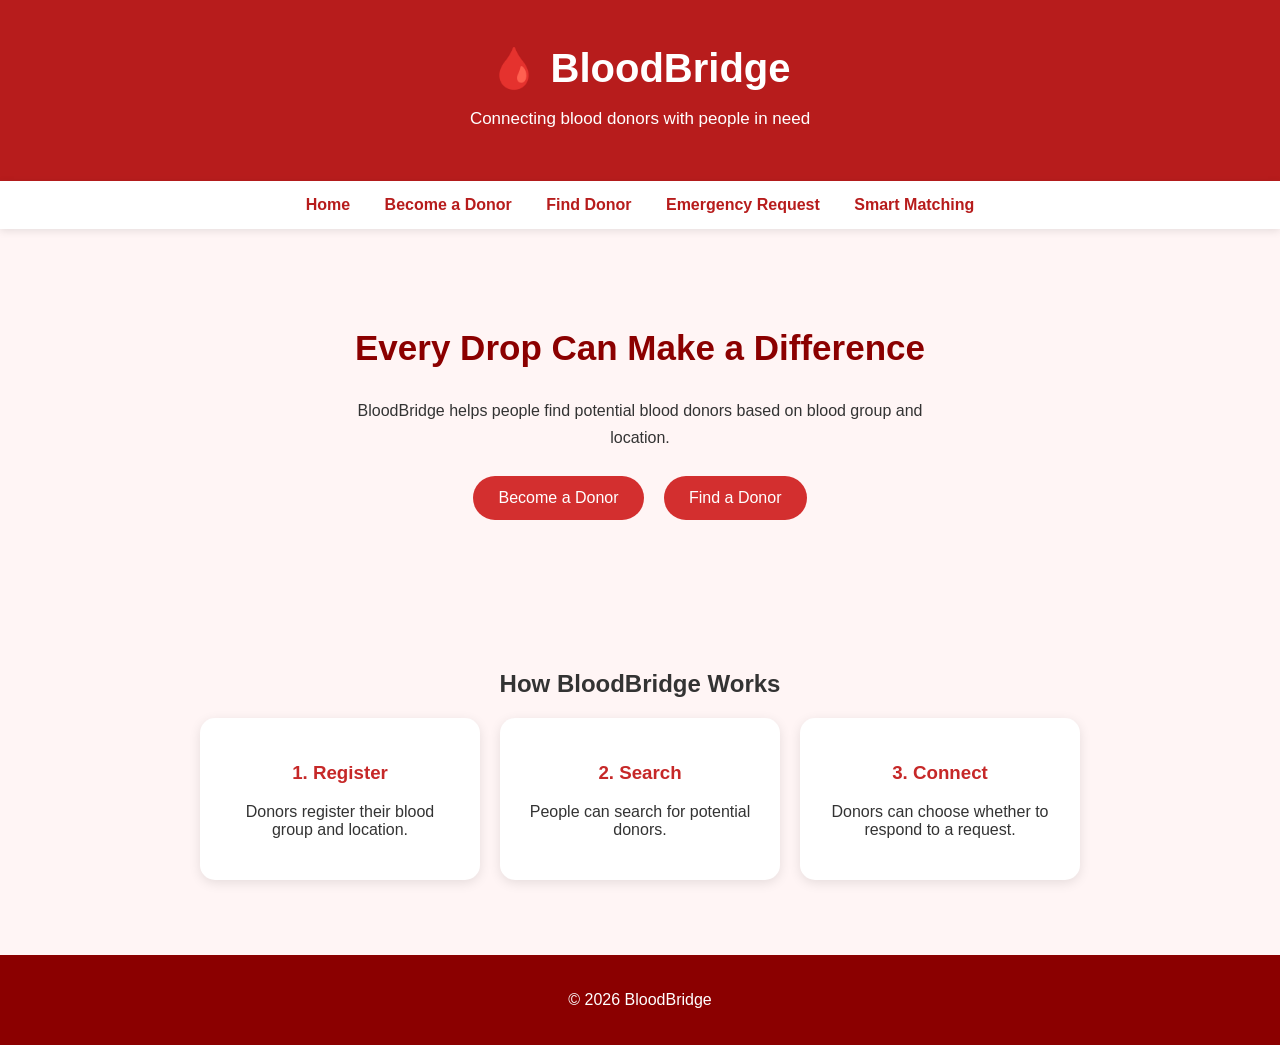
==== index.html @ f32285bf "Add Smart Matching link to navigation" ====
<!DOCTYPE html>
<html>
<head>
    <title>BloodBridge</title>
    <link rel="stylesheet" href="style.css">
</head>

<body>

<header>
    <h1>🩸 BloodBridge</h1>
    <p>Connecting blood donors with people in need</p>
</header>

<nav>
    <a href="index.html">Home</a>
    <a href="register.html">Become a Donor</a>
    <a href="search.html">Find Donor</a>
    <a href="request.html">Emergency Request</a>
    <a href="matching.html">Smart Matching</a>
</nav>

<section class="hero">
    <h2>Every Drop Can Make a Difference</h2>

    <p>
        BloodBridge helps people find potential blood donors
        based on blood group and location.
    </p>

    <a class="button" href="register.html">
        Become a Donor
    </a>

    <a class="button" href="search.html">
        Find a Donor
    </a>
</section>

<section>
    <h2>How BloodBridge Works</h2>

    <div class="cards">

        <div class="card">
            <h3>1. Register</h3>
            <p>Donors register their blood group and location.</p>
        </div>

        <div class="card">
            <h3>2. Search</h3>
            <p>People can search for potential donors.</p>
        </div>

        <div class="card">
            <h3>3. Connect</h3>
            <p>Donors can choose whether to respond to a request.</p>
        </div>

    </div>
</section>

<footer>
    <p>© 2026 BloodBridge</p>
</footer>

</body>
</html>
---- style.css ----
* {
    box-sizing: border-box;
}

body {
    margin: 0;
    font-family: Arial, sans-serif;
    background: #fff5f5;
    color: #333;
}


/* HEADER */

header {
    background: #b71c1c;
    color: white;
    text-align: center;
    padding: 35px 20px;
}

header h1 {
    font-size: 40px;
    margin: 10px;
}

header p {
    font-size: 17px;
}


/* NAVIGATION */

nav {
    background: white;
    padding: 15px;
    text-align: center;
    box-shadow: 0 2px 8px rgba(0, 0, 0, 0.1);
}

nav a {
    text-decoration: none;
    color: #b71c1c;
    margin: 0 15px;
    font-weight: bold;
}

nav a:hover {
    color: #8b0000;
}


/* HOME HERO */

.hero {
    text-align: center;
    padding: 70px 20px;
}

.hero h2 {
    font-size: 35px;
    color: #8b0000;
}

.hero p {
    max-width: 600px;
    margin: auto;
    line-height: 1.7;
}


/* BUTTON */

.button {
    display: inline-block;
    margin: 25px 8px;
    padding: 13px 25px;
    background: #d32f2f;
    color: white;
    text-decoration: none;
    border-radius: 25px;
    border: none;
    cursor: pointer;
}

.button:hover {
    background: #8b0000;
}


/* CARDS */

section {
    padding: 35px 20px;
    text-align: center;
}

.cards {
    display: flex;
    justify-content: center;
    gap: 20px;
    flex-wrap: wrap;
}

.card {
    background: white;
    width: 280px;
    padding: 25px;
    border-radius: 15px;

    box-shadow:
        0 3px 12px rgba(0, 0, 0, 0.1);
}

.card h3 {
    color: #c62828;
}


/* REGISTRATION FORM */

.form-section {
    max-width: 650px;
    margin: 50px auto;
    padding: 35px;

    background: white;

    border-radius: 18px;

    box-shadow:
        0 4px 15px rgba(0, 0, 0, 0.12);
}

.form-section h2 {
    color: #b71c1c;
    text-align: center;
    font-size: 28px;
}

.form-intro {
    text-align: center;
    color: #666;
    margin-bottom: 25px;
}


/* FORM */

form {
    display: flex;
    flex-direction: column;
}

label {
    margin-top: 18px;
    margin-bottom: 7px;
    font-weight: bold;
    color: #444;
}

input,
select {
    width: 100%;

    padding: 13px;

    border: 1px solid #ccc;

    border-radius: 8px;

    font-size: 16px;

    background: white;
}

input:focus,
select:focus {
    outline: none;

    border-color: #d32f2f;

    box-shadow:
        0 0 0 2px rgba(211, 47, 47, 0.1);
}


/* SUBMIT BUTTON */

button {
    margin-top: 30px;

    padding: 14px;

    border: none;

    border-radius: 25px;

    background: #d32f2f;

    color: white;

    font-size: 16px;

    font-weight: bold;

    cursor: pointer;
}

button:hover {
    background: #8b0000;
}


/* FOOTER */

footer {
    background: #8b0000;

    color: white;

    text-align: center;

    padding: 20px;

    margin-top: 40px;
}


/* MOBILE */

@media (max-width: 600px) {

    header h1 {
        font-size: 30px;
    }

    nav a {
        display: block;

        margin: 10px 0;
    }

    .hero {
        padding: 45px 15px;
    }

    .hero h2 {
        font-size: 27px;
    }

    .form-section {
        margin: 25px 15px;

        padding: 25px 20px;
    }

    .button {
        display: block;

        margin: 15px auto;

        max-width: 250px;
    }
    }
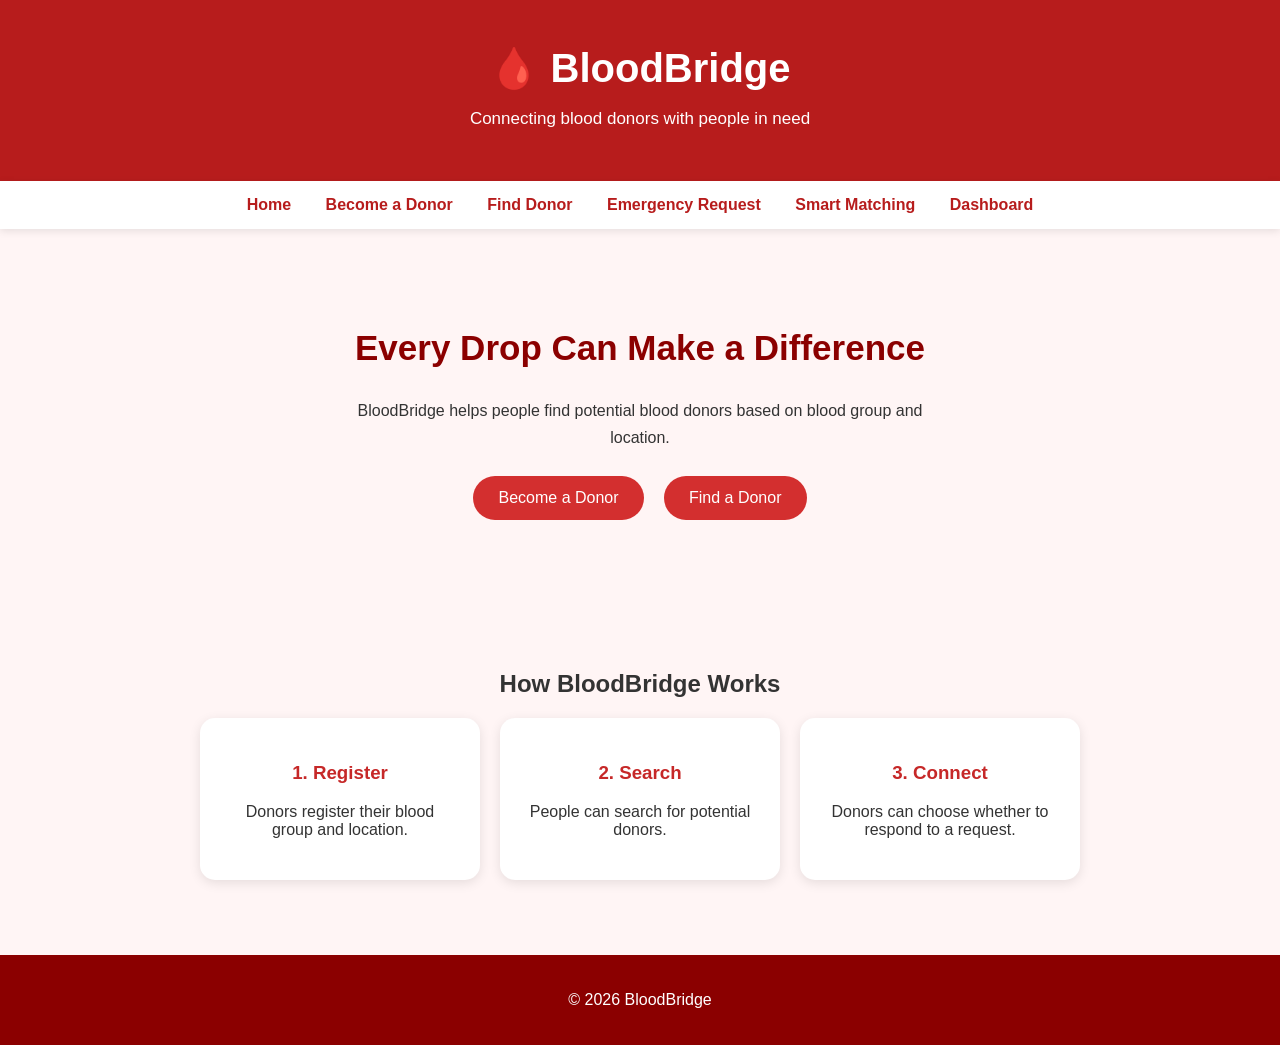
==== commit a6edca5d: "Add Dashboard link to navigation menu" ====
--- a/index.html
+++ b/index.html
@@ -18,6 +18,7 @@
     <a href="search.html">Find Donor</a>
     <a href="request.html">Emergency Request</a>
     <a href="matching.html">Smart Matching</a>
+    <a href="dashboard.html">Dashboard</a>
 </nav>
 
 <section class="hero">
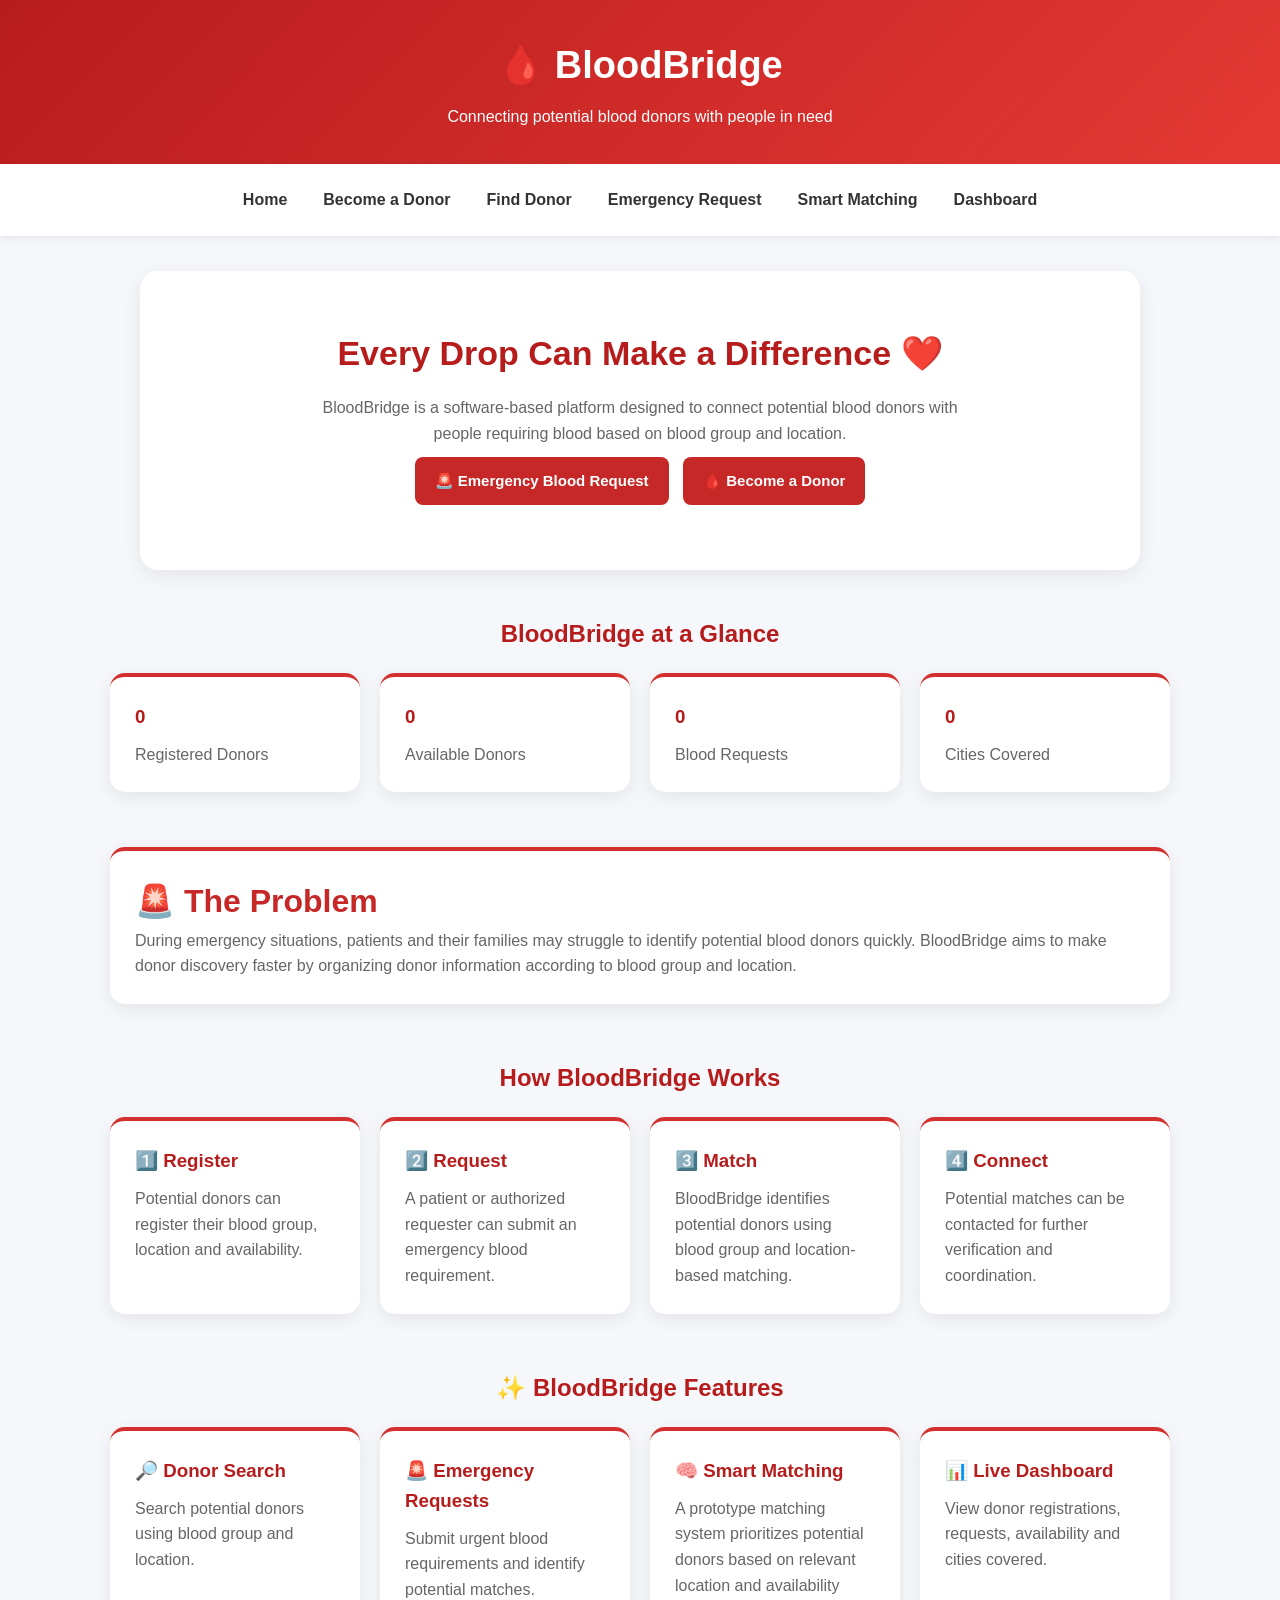
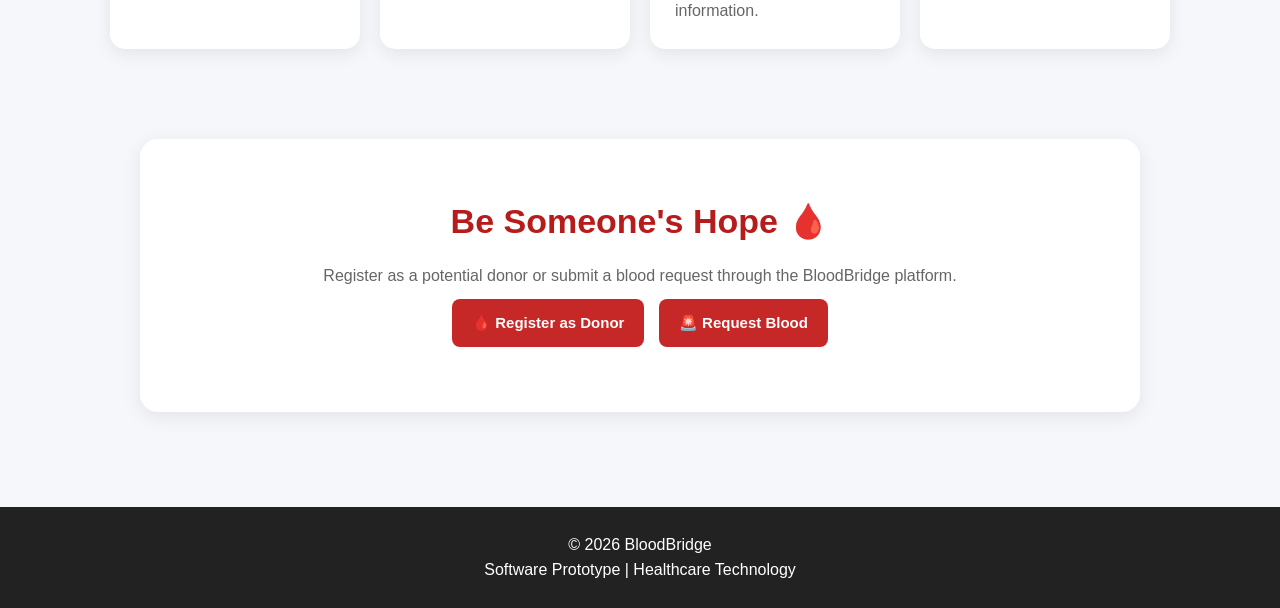
==== commit ad496ffb: "Refactor index.html for improved structure and content Updated HTML structure and content for improv" ====
--- a/index.html
+++ b/index.html
@@ -1,69 +1,445 @@
 <!DOCTYPE html>
-<html>
+<html lang="en">
+
 <head>
-    <title>BloodBridge</title>
+    <meta charset="UTF-8">
+    <meta name="viewport" content="width=device-width, initial-scale=1.0">
+
+    <title>BloodBridge | Connect. Respond. Save.</title>
+
     <link rel="stylesheet" href="style.css">
 </head>
 
 <body>
 
+<!-- ================= HEADER ================= -->
+
 <header>
+
     <h1>🩸 BloodBridge</h1>
-    <p>Connecting blood donors with people in need</p>
+
+    <p>
+        Connecting potential blood donors with people in need
+    </p>
+
 </header>
 
+
+<!-- ================= NAVIGATION ================= -->
+
 <nav>
+
     <a href="index.html">Home</a>
-    <a href="register.html">Become a Donor</a>
-    <a href="search.html">Find Donor</a>
-    <a href="request.html">Emergency Request</a>
-    <a href="matching.html">Smart Matching</a>
-    <a href="dashboard.html">Dashboard</a>
-</nav>
-
-<section class="hero">
-    <h2>Every Drop Can Make a Difference</h2>
-
-    <p>
-        BloodBridge helps people find potential blood donors
-        based on blood group and location.
-    </p>
-
-    <a class="button" href="register.html">
+
+    <a href="register.html">
         Become a Donor
     </a>
 
-    <a class="button" href="search.html">
-        Find a Donor
+    <a href="search.html">
+        Find Donor
     </a>
-</section>
+
+    <a href="request.html">
+        Emergency Request
+    </a>
+
+    <a href="matching.html">
+        Smart Matching
+    </a>
+
+    <a href="dashboard.html">
+        Dashboard
+    </a>
+
+</nav>
+
+
+<!-- ================= HERO SECTION ================= -->
+
+<section class="hero">
+
+    <h2>
+        Every Drop Can Make a Difference ❤️
+    </h2>
+
+    <p>
+
+        BloodBridge is a software-based platform designed to
+        connect potential blood donors with people requiring
+        blood based on blood group and location.
+
+    </p>
+
+    <div>
+
+        <a class="button" href="request.html">
+            🚨 Emergency Blood Request
+        </a>
+
+        <a class="button" href="register.html">
+            🩸 Become a Donor
+        </a>
+
+    </div>
+
+</section>
+
+
+<!-- ================= QUICK STATS ================= -->
 
 <section>
-    <h2>How BloodBridge Works</h2>
+
+    <h2>BloodBridge at a Glance</h2>
 
     <div class="cards">
 
         <div class="card">
-            <h3>1. Register</h3>
-            <p>Donors register their blood group and location.</p>
-        </div>
-
-        <div class="card">
-            <h3>2. Search</h3>
-            <p>People can search for potential donors.</p>
-        </div>
-
-        <div class="card">
-            <h3>3. Connect</h3>
-            <p>Donors can choose whether to respond to a request.</p>
-        </div>
-
-    </div>
-</section>
+
+            <h3 id="donorCount">
+                0
+            </h3>
+
+            <p>
+                Registered Donors
+            </p>
+
+        </div>
+
+
+        <div class="card">
+
+            <h3 id="availableCount">
+                0
+            </h3>
+
+            <p>
+                Available Donors
+            </p>
+
+        </div>
+
+
+        <div class="card">
+
+            <h3 id="requestCount">
+                0
+            </h3>
+
+            <p>
+                Blood Requests
+            </p>
+
+        </div>
+
+
+        <div class="card">
+
+            <h3 id="cityCount">
+                0
+            </h3>
+
+            <p>
+                Cities Covered
+            </p>
+
+        </div>
+
+    </div>
+
+</section>
+
+
+<!-- ================= PROBLEM ================= -->
+
+<section>
+
+    <div class="card">
+
+        <h2>
+            🚨 The Problem
+        </h2>
+
+        <p>
+
+            During emergency situations, patients and their
+            families may struggle to identify potential blood
+            donors quickly.
+
+            BloodBridge aims to make donor discovery faster
+            by organizing donor information according to
+            blood group and location.
+
+        </p>
+
+    </div>
+
+</section>
+
+
+<!-- ================= HOW IT WORKS ================= -->
+
+<section>
+
+    <h2>
+        How BloodBridge Works
+    </h2>
+
+    <div class="cards">
+
+
+        <div class="card">
+
+            <h3>
+                1️⃣ Register
+            </h3>
+
+            <p>
+
+                Potential donors can register their blood group,
+                location and availability.
+
+            </p>
+
+        </div>
+
+
+        <div class="card">
+
+            <h3>
+                2️⃣ Request
+            </h3>
+
+            <p>
+
+                A patient or authorized requester can submit
+                an emergency blood requirement.
+
+            </p>
+
+        </div>
+
+
+        <div class="card">
+
+            <h3>
+                3️⃣ Match
+            </h3>
+
+            <p>
+
+                BloodBridge identifies potential donors using
+                blood group and location-based matching.
+
+            </p>
+
+        </div>
+
+
+        <div class="card">
+
+            <h3>
+                4️⃣ Connect
+            </h3>
+
+            <p>
+
+                Potential matches can be contacted for further
+                verification and coordination.
+
+            </p>
+
+        </div>
+
+    </div>
+
+</section>
+
+
+<!-- ================= FEATURES ================= -->
+
+<section>
+
+    <h2>
+        ✨ BloodBridge Features
+    </h2>
+
+    <div class="cards">
+
+
+        <div class="card">
+
+            <h3>
+                🔎 Donor Search
+            </h3>
+
+            <p>
+
+                Search potential donors using blood group
+                and location.
+
+            </p>
+
+        </div>
+
+
+        <div class="card">
+
+            <h3>
+                🚨 Emergency Requests
+            </h3>
+
+            <p>
+
+                Submit urgent blood requirements and
+                identify potential matches.
+
+            </p>
+
+        </div>
+
+
+        <div class="card">
+
+            <h3>
+                🧠 Smart Matching
+            </h3>
+
+            <p>
+
+                A prototype matching system prioritizes
+                potential donors based on relevant
+                location and availability information.
+
+            </p>
+
+        </div>
+
+
+        <div class="card">
+
+            <h3>
+                📊 Live Dashboard
+            </h3>
+
+            <p>
+
+                View donor registrations, requests,
+                availability and cities covered.
+
+            </p>
+
+        </div>
+
+    </div>
+
+</section>
+
+
+<!-- ================= CALL TO ACTION ================= -->
+
+<section>
+
+    <div class="hero">
+
+        <h2>
+            Be Someone's Hope 🩸
+        </h2>
+
+        <p>
+
+            Register as a potential donor or submit a
+            blood request through the BloodBridge platform.
+
+        </p>
+
+
+        <a class="button" href="register.html">
+            🩸 Register as Donor
+        </a>
+
+
+        <a class="button" href="request.html">
+            🚨 Request Blood
+        </a>
+
+    </div>
+
+</section>
+
+
+<!-- ================= FOOTER ================= -->
 
 <footer>
-    <p>© 2026 BloodBridge</p>
+
+    <p>
+        © 2026 BloodBridge
+    </p>
+
+    <p>
+        Software Prototype | Healthcare Technology
+    </p>
+
 </footer>
 
+
+<!-- ================= JAVASCRIPT ================= -->
+
+<script>
+
+    /*
+     * BloodBridge stores prototype data in the browser's
+     * localStorage.
+     */
+
+    const donors =
+        JSON.parse(localStorage.getItem("bloodbridgeDonors")) || [];
+
+    const requests =
+        JSON.parse(localStorage.getItem("bloodbridgeRequests")) || [];
+
+
+    /* Total donors */
+
+    document.getElementById("donorCount").textContent =
+        donors.length;
+
+
+    /* Available donors */
+
+    const availableDonors =
+        donors.filter(
+            donor => donor.availability === "Available"
+        );
+
+    document.getElementById("availableCount").textContent =
+        availableDonors.length;
+
+
+    /* Emergency requests */
+
+    document.getElementById("requestCount").textContent =
+        requests.length;
+
+
+    /* Cities covered */
+
+    const cities = new Set();
+
+    donors.forEach(donor => {
+
+        if (donor.city) {
+
+            cities.add(donor.city);
+
+        }
+
+    });
+
+    document.getElementById("cityCount").textContent =
+        cities.size;
+
+</script>
+
 </body>
+
 </html>
--- a/style.css
+++ b/style.css
@@ -1,229 +1,224 @@
 * {
     box-sizing: border-box;
+    margin: 0;
+    padding: 0;
 }
 
 body {
-    margin: 0;
     font-family: Arial, sans-serif;
-    background: #fff5f5;
-    color: #333;
+    background: #f5f7fa;
+    color: #222;
+    line-height: 1.6;
 }
 
 
 /* HEADER */
 
 header {
-    background: #b71c1c;
+    background: linear-gradient(135deg, #b71c1c, #e53935);
     color: white;
     text-align: center;
     padding: 35px 20px;
 }
 
 header h1 {
-    font-size: 40px;
-    margin: 10px;
+    font-size: 38px;
+    margin-bottom: 8px;
 }
 
 header p {
-    font-size: 17px;
+    font-size: 16px;
 }
 
 
 /* NAVIGATION */
 
 nav {
-    background: white;
-    padding: 15px;
-    text-align: center;
-    box-shadow: 0 2px 8px rgba(0, 0, 0, 0.1);
+    background: #ffffff;
+    display: flex;
+    justify-content: center;
+    flex-wrap: wrap;
+    gap: 8px;
+    padding: 14px;
+    box-shadow: 0 2px 8px rgba(0, 0, 0, 0.08);
 }
 
 nav a {
     text-decoration: none;
-    color: #b71c1c;
-    margin: 0 15px;
+    color: #333;
+    padding: 9px 14px;
+    border-radius: 20px;
     font-weight: bold;
 }
 
 nav a:hover {
-    color: #8b0000;
-}
-
-
-/* HOME HERO */
+    background: #ffe5e5;
+    color: #c62828;
+}
+
+
+/* HERO */
 
 .hero {
-    text-align: center;
-    padding: 70px 20px;
+    max-width: 1000px;
+    margin: 35px auto;
+    padding: 55px 25px;
+    text-align: center;
+    background: white;
+    border-radius: 18px;
+    box-shadow: 0 5px 20px rgba(0, 0, 0, 0.08);
 }
 
 .hero h2 {
-    font-size: 35px;
-    color: #8b0000;
+    font-size: 34px;
+    color: #b71c1c;
+    margin-bottom: 15px;
 }
 
 .hero p {
-    max-width: 600px;
+    max-width: 650px;
     margin: auto;
-    line-height: 1.7;
-}
-
-
-/* BUTTON */
-
-.button {
+    color: #666;
+}
+
+
+/* BUTTONS */
+
+.button,
+button {
     display: inline-block;
-    margin: 25px 8px;
-    padding: 13px 25px;
-    background: #d32f2f;
+    background: #c62828;
     color: white;
+    border: none;
+    padding: 12px 20px;
+    margin: 10px 5px;
+    border-radius: 8px;
     text-decoration: none;
-    border-radius: 25px;
-    border: none;
     cursor: pointer;
-}
-
-.button:hover {
-    background: #8b0000;
+    font-size: 15px;
+    font-weight: bold;
+}
+
+.button:hover,
+button:hover {
+    background: #8e0000;
+}
+
+
+/* SECTIONS */
+
+section {
+    max-width: 1100px;
+    margin: 35px auto;
+    padding: 10px 20px;
+}
+
+section > h2 {
+    text-align: center;
+    color: #b71c1c;
+    margin-bottom: 20px;
 }
 
 
 /* CARDS */
 
-section {
-    padding: 35px 20px;
-    text-align: center;
-}
-
 .cards {
-    display: flex;
-    justify-content: center;
+    display: grid;
+    grid-template-columns:
+        repeat(auto-fit, minmax(220px, 1fr));
+
     gap: 20px;
-    flex-wrap: wrap;
 }
 
 .card {
     background: white;
-    width: 280px;
     padding: 25px;
     border-radius: 15px;
 
     box-shadow:
-        0 3px 12px rgba(0, 0, 0, 0.1);
+        0 5px 18px rgba(0, 0, 0, 0.08);
+
+    border-top: 4px solid #d32f2f;
 }
 
 .card h3 {
-    color: #c62828;
-}
-
-
-/* REGISTRATION FORM */
+    color: #b71c1c;
+    margin-bottom: 10px;
+}
+
+.card p {
+    color: #666;
+}
+
+
+/* FORM */
 
 .form-section {
     max-width: 650px;
-    margin: 50px auto;
+    margin: 40px auto;
+    background: white;
     padding: 35px;
-
-    background: white;
-
     border-radius: 18px;
 
     box-shadow:
-        0 4px 15px rgba(0, 0, 0, 0.12);
+        0 5px 20px rgba(0, 0, 0, 0.08);
 }
 
 .form-section h2 {
     color: #b71c1c;
     text-align: center;
-    font-size: 28px;
-}
-
-.form-intro {
+    margin-bottom: 10px;
+}
+
+.form-section > p {
     text-align: center;
     color: #666;
     margin-bottom: 25px;
 }
 
 
-/* FORM */
-
-form {
-    display: flex;
-    flex-direction: column;
-}
+/* INPUTS */
 
 label {
+    display: block;
     margin-top: 18px;
-    margin-bottom: 7px;
+    margin-bottom: 6px;
     font-weight: bold;
-    color: #444;
 }
 
 input,
 select {
     width: 100%;
-
-    padding: 13px;
-
-    border: 1px solid #ccc;
-
+    padding: 12px;
+    border: 1px solid #ddd;
     border-radius: 8px;
-
-    font-size: 16px;
-
-    background: white;
+    font-size: 15px;
+    outline: none;
 }
 
 input:focus,
 select:focus {
-    outline: none;
-
     border-color: #d32f2f;
-
-    box-shadow:
-        0 0 0 2px rgba(211, 47, 47, 0.1);
-}
-
-
-/* SUBMIT BUTTON */
-
-button {
-    margin-top: 30px;
-
-    padding: 14px;
-
-    border: none;
-
-    border-radius: 25px;
-
-    background: #d32f2f;
-
+    box-shadow: 0 0 0 3px rgba(211, 47, 47, 0.1);
+}
+
+
+/* DASHBOARD NUMBERS */
+
+.card h2 {
+    font-size: 32px;
+    color: #c62828;
+}
+
+
+/* FOOTER */
+
+footer {
+    margin-top: 50px;
+    background: #222;
     color: white;
-
-    font-size: 16px;
-
-    font-weight: bold;
-
-    cursor: pointer;
-}
-
-button:hover {
-    background: #8b0000;
-}
-
-
-/* FOOTER */
-
-footer {
-    background: #8b0000;
-
-    color: white;
-
-    text-align: center;
-
-    padding: 20px;
-
-    margin-top: 40px;
+    text-align: center;
+    padding: 25px;
 }
 
 
@@ -232,34 +227,29 @@
 @media (max-width: 600px) {
 
     header h1 {
-        font-size: 30px;
+        font-size: 28px;
+    }
+
+    nav {
+        flex-direction: column;
+        align-items: stretch;
     }
 
     nav a {
-        display: block;
-
-        margin: 10px 0;
-    }
-
-    .hero {
-        padding: 45px 15px;
+        text-align: center;
     }
 
     .hero h2 {
-        font-size: 27px;
+        font-size: 25px;
     }
 
     .form-section {
-        margin: 25px 15px;
-
+        margin: 20px 15px;
         padding: 25px 20px;
     }
 
-    .button {
-        display: block;
-
-        margin: 15px auto;
-
-        max-width: 250px;
-    }
-    }
+    section {
+        padding: 10px 15px;
+    }
+
+            }
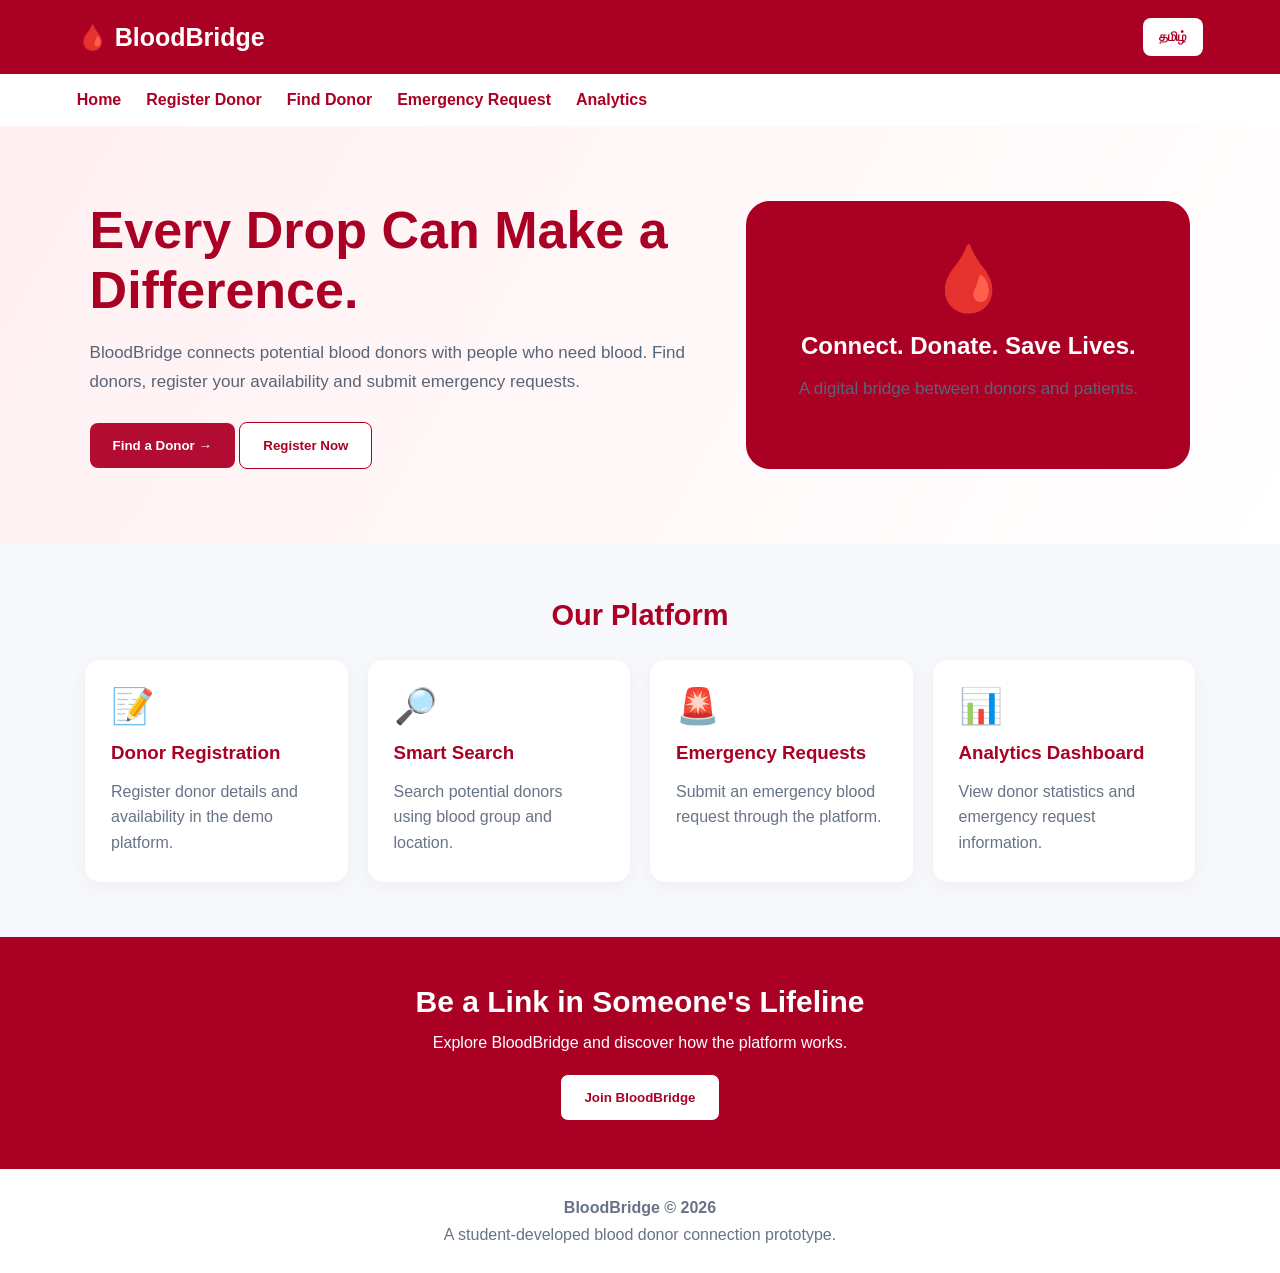
==== commit 45709cfe: "Refactor index.html for layout and language support Updated the HTML structure and added styling for" ====
--- a/index.html
+++ b/index.html
@@ -1,445 +1,167 @@
+
 <!DOCTYPE html>
 <html lang="en">
+<head>
+<meta charset="UTF-8">
+<meta name="viewport" content="width=device-width, initial-scale=1.0">
+<title>BloodBridge | Connecting Lives</title>
 
-<head>
-    <meta charset="UTF-8">
-    <meta name="viewport" content="width=device-width, initial-scale=1.0">
-
-    <title>BloodBridge | Connect. Respond. Save.</title>
-
-    <link rel="stylesheet" href="style.css">
+<style>
+*{box-sizing:border-box;margin:0;padding:0}
+body{font-family:Arial,sans-serif;background:#f7f8fc;color:#263247}
+header{background:#a90024;color:white;padding:18px 6%;display:flex;justify-content:space-between;align-items:center;flex-wrap:wrap;gap:12px}
+.logo{font-size:25px;font-weight:bold}
+button{cursor:pointer;border:0;border-radius:8px;padding:11px 16px;font-weight:bold}
+#language{background:white;color:#a90024}
+nav{background:white;padding:17px 6%;display:flex;gap:25px;flex-wrap:wrap;box-shadow:0 2px 10px #0000000a}
+nav a{text-decoration:none;color:#a90024;font-weight:bold}
+.hero{padding:75px 7%;background:linear-gradient(120deg,#fff0f2,#fff);display:grid;grid-template-columns:1.4fr 1fr;gap:35px;align-items:center}
+.hero h1{font-size:clamp(32px,5vw,52px);line-height:1.15;color:#a90024;margin-bottom:18px}
+.hero p{font-size:17px;line-height:1.7;color:#586477;margin-bottom:25px}
+.primary{background:#b20c32;color:white;padding:15px 23px}
+.secondary{background:white;color:#a90024;border:1px solid #a90024;padding:15px 23px}
+.hero-art{background:#a90024;color:white;border-radius:24px;padding:40px;text-align:center;min-height:230px;display:flex;flex-direction:column;justify-content:center}
+.hero-art .drop{font-size:65px}
+.hero-art h2{margin:15px 0}
+section.content{max-width:1150px;margin:55px auto;padding:0 20px}
+.heading{text-align:center;color:#a90024;font-size:29px;margin-bottom:28px}
+.features{display:grid;grid-template-columns:repeat(auto-fit,minmax(220px,1fr));gap:20px}
+.card{background:white;padding:26px;border-radius:15px;box-shadow:0 4px 18px #0000000b}
+.card .icon{font-size:35px}
+.card h3{margin:15px 0;color:#a90024}
+.card p{color:#687386;line-height:1.6}
+.cta{background:#a90024;color:white;text-align:center;padding:48px 20px;margin-top:55px}
+.cta h2{font-size:30px;margin-bottom:15px}
+.cta p{margin-bottom:22px}
+footer{text-align:center;padding:25px;color:#687386;background:white;line-height:1.7}
+@media(max-width:700px){
+.hero{grid-template-columns:1fr;padding:50px 7%}
+nav{gap:15px}
+}
+</style>
 </head>
 
 <body>
 
-<!-- ================= HEADER ================= -->
-
 <header>
-
-    <h1>🩸 BloodBridge</h1>
-
-    <p>
-        Connecting potential blood donors with people in need
-    </p>
-
+<div class="logo">🩸 BloodBridge</div>
+<button id="language" onclick="toggleLanguage()">தமிழ்</button>
 </header>
 
-
-<!-- ================= NAVIGATION ================= -->
-
 <nav>
-
-    <a href="index.html">Home</a>
-
-    <a href="register.html">
-        Become a Donor
-    </a>
-
-    <a href="search.html">
-        Find Donor
-    </a>
-
-    <a href="request.html">
-        Emergency Request
-    </a>
-
-    <a href="matching.html">
-        Smart Matching
-    </a>
-
-    <a href="dashboard.html">
-        Dashboard
-    </a>
-
+<a href="index.html" data-en="Home" data-ta="முகப்பு">Home</a>
+<a href="register.html" data-en="Register Donor" data-ta="நன்கொடையாளர் பதிவு">Register Donor</a>
+<a href="search.html" data-en="Find Donor" data-ta="நன்கொடையாளர் தேடல்">Find Donor</a>
+<a href="request.html" data-en="Emergency Request" data-ta="அவசர கோரிக்கை">Emergency Request</a>
+<a href="dashboard.html" data-en="Analytics" data-ta="புள்ளிவிவரங்கள்">Analytics</a>
 </nav>
 
+<div class="hero">
+<div>
+<h1 data-en="Every Drop Can Make a Difference."
+data-ta="ஒவ்வொரு துளியும் ஒரு மாற்றத்தை உருவாக்கும்.">
+Every Drop Can Make a Difference.
+</h1>
 
-<!-- ================= HERO SECTION ================= -->
+<p data-en="BloodBridge connects potential blood donors with people who need blood. Find donors, register your availability and submit emergency requests."
+data-ta="இரத்தம் தேவைப்படுபவர்களையும் சாத்தியமான இரத்த தானம் செய்பவர்களையும் BloodBridge இணைக்கிறது. நன்கொடையாளர்களைத் தேடுங்கள், பதிவு செய்யுங்கள் மற்றும் அவசர கோரிக்கைகளைச் சமர்ப்பியுங்கள்.">
+BloodBridge connects potential blood donors with people who need blood. Find donors, register your availability and submit emergency requests.
+</p>
 
-<section class="hero">
+<a href="search.html"><button class="primary" data-en="Find a Donor →" data-ta="நன்கொடையாளரைத் தேடு →">Find a Donor →</button></a>
+<a href="register.html"><button class="secondary" data-en="Register Now" data-ta="இப்போது பதிவு செய்">Register Now</button></a>
+</div>
 
-    <h2>
-        Every Drop Can Make a Difference ❤️
-    </h2>
+<div class="hero-art">
+<div class="drop">🩸</div>
+<h2 data-en="Connect. Donate. Save Lives." data-ta="இணைவோம். இரத்தம் கொடுப்போம். உயிர்களைக் காப்போம்.">Connect. Donate. Save Lives.</h2>
+<p data-en="A digital bridge between donors and patients."
+data-ta="நன்கொடையாளர்களுக்கும் நோயாளிகளுக்கும் இடையிலான டிஜிட்டல் பாலம்.">
+A digital bridge between donors and patients.
+</p>
+</div>
+</div>
 
-    <p>
+<section class="content">
+<h2 class="heading" data-en="Our Platform" data-ta="எங்கள் தளம்">Our Platform</h2>
 
-        BloodBridge is a software-based platform designed to
-        connect potential blood donors with people requiring
-        blood based on blood group and location.
+<div class="features">
+<div class="card">
+<div class="icon">📝</div>
+<h3 data-en="Donor Registration" data-ta="நன்கொடையாளர் பதிவு">Donor Registration</h3>
+<p data-en="Register donor details and availability in the demo platform."
+data-ta="மாதிரி தளத்தில் நன்கொடையாளர் விவரங்களையும் கிடைக்கும் நிலையையும் பதிவு செய்யுங்கள்.">
+Register donor details and availability in the demo platform.
+</p>
+</div>
 
-    </p>
+<div class="card">
+<div class="icon">🔎</div>
+<h3 data-en="Smart Search" data-ta="சிறந்த தேடல்">Smart Search</h3>
+<p data-en="Search potential donors using blood group and location."
+data-ta="இரத்த வகை மற்றும் இருப்பிடத்தின் அடிப்படையில் சாத்தியமான நன்கொடையாளர்களைத் தேடுங்கள்.">
+Search potential donors using blood group and location.
+</p>
+</div>
 
-    <div>
+<div class="card">
+<div class="icon">🚨</div>
+<h3 data-en="Emergency Requests" data-ta="அவசர கோரிக்கைகள்">Emergency Requests</h3>
+<p data-en="Submit an emergency blood request through the platform."
+data-ta="இந்த தளத்தின் மூலம் அவசர இரத்த கோரிக்கையைச் சமர்ப்பியுங்கள்.">
+Submit an emergency blood request through the platform.
+</p>
+</div>
 
-        <a class="button" href="request.html">
-            🚨 Emergency Blood Request
-        </a>
-
-        <a class="button" href="register.html">
-            🩸 Become a Donor
-        </a>
-
-    </div>
-
+<div class="card">
+<div class="icon">📊</div>
+<h3 data-en="Analytics Dashboard" data-ta="புள்ளிவிவர பலகை">Analytics Dashboard</h3>
+<p data-en="View donor statistics and emergency request information."
+data-ta="நன்கொடையாளர் புள்ளிவிவரங்களையும் அவசர கோரிக்கை விவரங்களையும் பாருங்கள்.">
+View donor statistics and emergency request information.
+</p>
+</div>
+</div>
 </section>
 
-
-<!-- ================= QUICK STATS ================= -->
-
-<section>
-
-    <h2>BloodBridge at a Glance</h2>
-
-    <div class="cards">
-
-        <div class="card">
-
-            <h3 id="donorCount">
-                0
-            </h3>
-
-            <p>
-                Registered Donors
-            </p>
-
-        </div>
-
-
-        <div class="card">
-
-            <h3 id="availableCount">
-                0
-            </h3>
-
-            <p>
-                Available Donors
-            </p>
-
-        </div>
-
-
-        <div class="card">
-
-            <h3 id="requestCount">
-                0
-            </h3>
-
-            <p>
-                Blood Requests
-            </p>
-
-        </div>
-
-
-        <div class="card">
-
-            <h3 id="cityCount">
-                0
-            </h3>
-
-            <p>
-                Cities Covered
-            </p>
-
-        </div>
-
-    </div>
-
-</section>
-
-
-<!-- ================= PROBLEM ================= -->
-
-<section>
-
-    <div class="card">
-
-        <h2>
-            🚨 The Problem
-        </h2>
-
-        <p>
-
-            During emergency situations, patients and their
-            families may struggle to identify potential blood
-            donors quickly.
-
-            BloodBridge aims to make donor discovery faster
-            by organizing donor information according to
-            blood group and location.
-
-        </p>
-
-    </div>
-
-</section>
-
-
-<!-- ================= HOW IT WORKS ================= -->
-
-<section>
-
-    <h2>
-        How BloodBridge Works
-    </h2>
-
-    <div class="cards">
-
-
-        <div class="card">
-
-            <h3>
-                1️⃣ Register
-            </h3>
-
-            <p>
-
-                Potential donors can register their blood group,
-                location and availability.
-
-            </p>
-
-        </div>
-
-
-        <div class="card">
-
-            <h3>
-                2️⃣ Request
-            </h3>
-
-            <p>
-
-                A patient or authorized requester can submit
-                an emergency blood requirement.
-
-            </p>
-
-        </div>
-
-
-        <div class="card">
-
-            <h3>
-                3️⃣ Match
-            </h3>
-
-            <p>
-
-                BloodBridge identifies potential donors using
-                blood group and location-based matching.
-
-            </p>
-
-        </div>
-
-
-        <div class="card">
-
-            <h3>
-                4️⃣ Connect
-            </h3>
-
-            <p>
-
-                Potential matches can be contacted for further
-                verification and coordination.
-
-            </p>
-
-        </div>
-
-    </div>
-
-</section>
-
-
-<!-- ================= FEATURES ================= -->
-
-<section>
-
-    <h2>
-        ✨ BloodBridge Features
-    </h2>
-
-    <div class="cards">
-
-
-        <div class="card">
-
-            <h3>
-                🔎 Donor Search
-            </h3>
-
-            <p>
-
-                Search potential donors using blood group
-                and location.
-
-            </p>
-
-        </div>
-
-
-        <div class="card">
-
-            <h3>
-                🚨 Emergency Requests
-            </h3>
-
-            <p>
-
-                Submit urgent blood requirements and
-                identify potential matches.
-
-            </p>
-
-        </div>
-
-
-        <div class="card">
-
-            <h3>
-                🧠 Smart Matching
-            </h3>
-
-            <p>
-
-                A prototype matching system prioritizes
-                potential donors based on relevant
-                location and availability information.
-
-            </p>
-
-        </div>
-
-
-        <div class="card">
-
-            <h3>
-                📊 Live Dashboard
-            </h3>
-
-            <p>
-
-                View donor registrations, requests,
-                availability and cities covered.
-
-            </p>
-
-        </div>
-
-    </div>
-
-</section>
-
-
-<!-- ================= CALL TO ACTION ================= -->
-
-<section>
-
-    <div class="hero">
-
-        <h2>
-            Be Someone's Hope 🩸
-        </h2>
-
-        <p>
-
-            Register as a potential donor or submit a
-            blood request through the BloodBridge platform.
-
-        </p>
-
-
-        <a class="button" href="register.html">
-            🩸 Register as Donor
-        </a>
-
-
-        <a class="button" href="request.html">
-            🚨 Request Blood
-        </a>
-
-    </div>
-
-</section>
-
-
-<!-- ================= FOOTER ================= -->
+<div class="cta">
+<h2 data-en="Be a Link in Someone's Lifeline"
+data-ta="ஒருவரின் உயிர்காக்கும் இணைப்பாக இருங்கள்">
+Be a Link in Someone's Lifeline
+</h2>
+<p data-en="Explore BloodBridge and discover how the platform works."
+data-ta="BloodBridge தளத்தைப் பயன்படுத்தி அது எவ்வாறு செயல்படுகிறது என்பதை அறியுங்கள்.">
+Explore BloodBridge and discover how the platform works.
+</p>
+<a href="register.html"><button class="secondary" data-en="Join BloodBridge" data-ta="BloodBridge-இல் இணையுங்கள்">Join BloodBridge</button></a>
+</div>
 
 <footer>
-
-    <p>
-        © 2026 BloodBridge
-    </p>
-
-    <p>
-        Software Prototype | Healthcare Technology
-    </p>
-
+<strong>BloodBridge © 2026</strong><br>
+<span data-en="A student-developed blood donor connection prototype."
+data-ta="மாணவர்களால் உருவாக்கப்பட்ட இரத்த தான இணைப்பு மாதிரி தளம்.">
+A student-developed blood donor connection prototype.
+</span>
 </footer>
 
+<script>
+function applyLanguage(lang){
+ document.documentElement.lang = lang;
+ document.querySelectorAll("[data-en]").forEach(element=>{
+  element.textContent = element.getAttribute("data-" + lang);
+ });
+ document.getElementById("language").textContent =
+  lang === "en" ? "தமிழ்" : "English";
+ localStorage.setItem("bloodbridgeLanguage",lang);
+}
 
-<!-- ================= JAVASCRIPT ================= -->
+function toggleLanguage(){
+ const current = localStorage.getItem("bloodbridgeLanguage") || "en";
+ applyLanguage(current === "en" ? "ta" : "en");
+}
 
-<script>
-
-    /*
-     * BloodBridge stores prototype data in the browser's
-     * localStorage.
-     */
-
-    const donors =
-        JSON.parse(localStorage.getItem("bloodbridgeDonors")) || [];
-
-    const requests =
-        JSON.parse(localStorage.getItem("bloodbridgeRequests")) || [];
-
-
-    /* Total donors */
-
-    document.getElementById("donorCount").textContent =
-        donors.length;
-
-
-    /* Available donors */
-
-    const availableDonors =
-        donors.filter(
-            donor => donor.availability === "Available"
-        );
-
-    document.getElementById("availableCount").textContent =
-        availableDonors.length;
-
-
-    /* Emergency requests */
-
-    document.getElementById("requestCount").textContent =
-        requests.length;
-
-
-    /* Cities covered */
-
-    const cities = new Set();
-
-    donors.forEach(donor => {
-
-        if (donor.city) {
-
-            cities.add(donor.city);
-
-        }
-
-    });
-
-    document.getElementById("cityCount").textContent =
-        cities.size;
-
+applyLanguage(localStorage.getItem("bloodbridgeLanguage") || "en");
 </script>
 
 </body>
-
 </html>
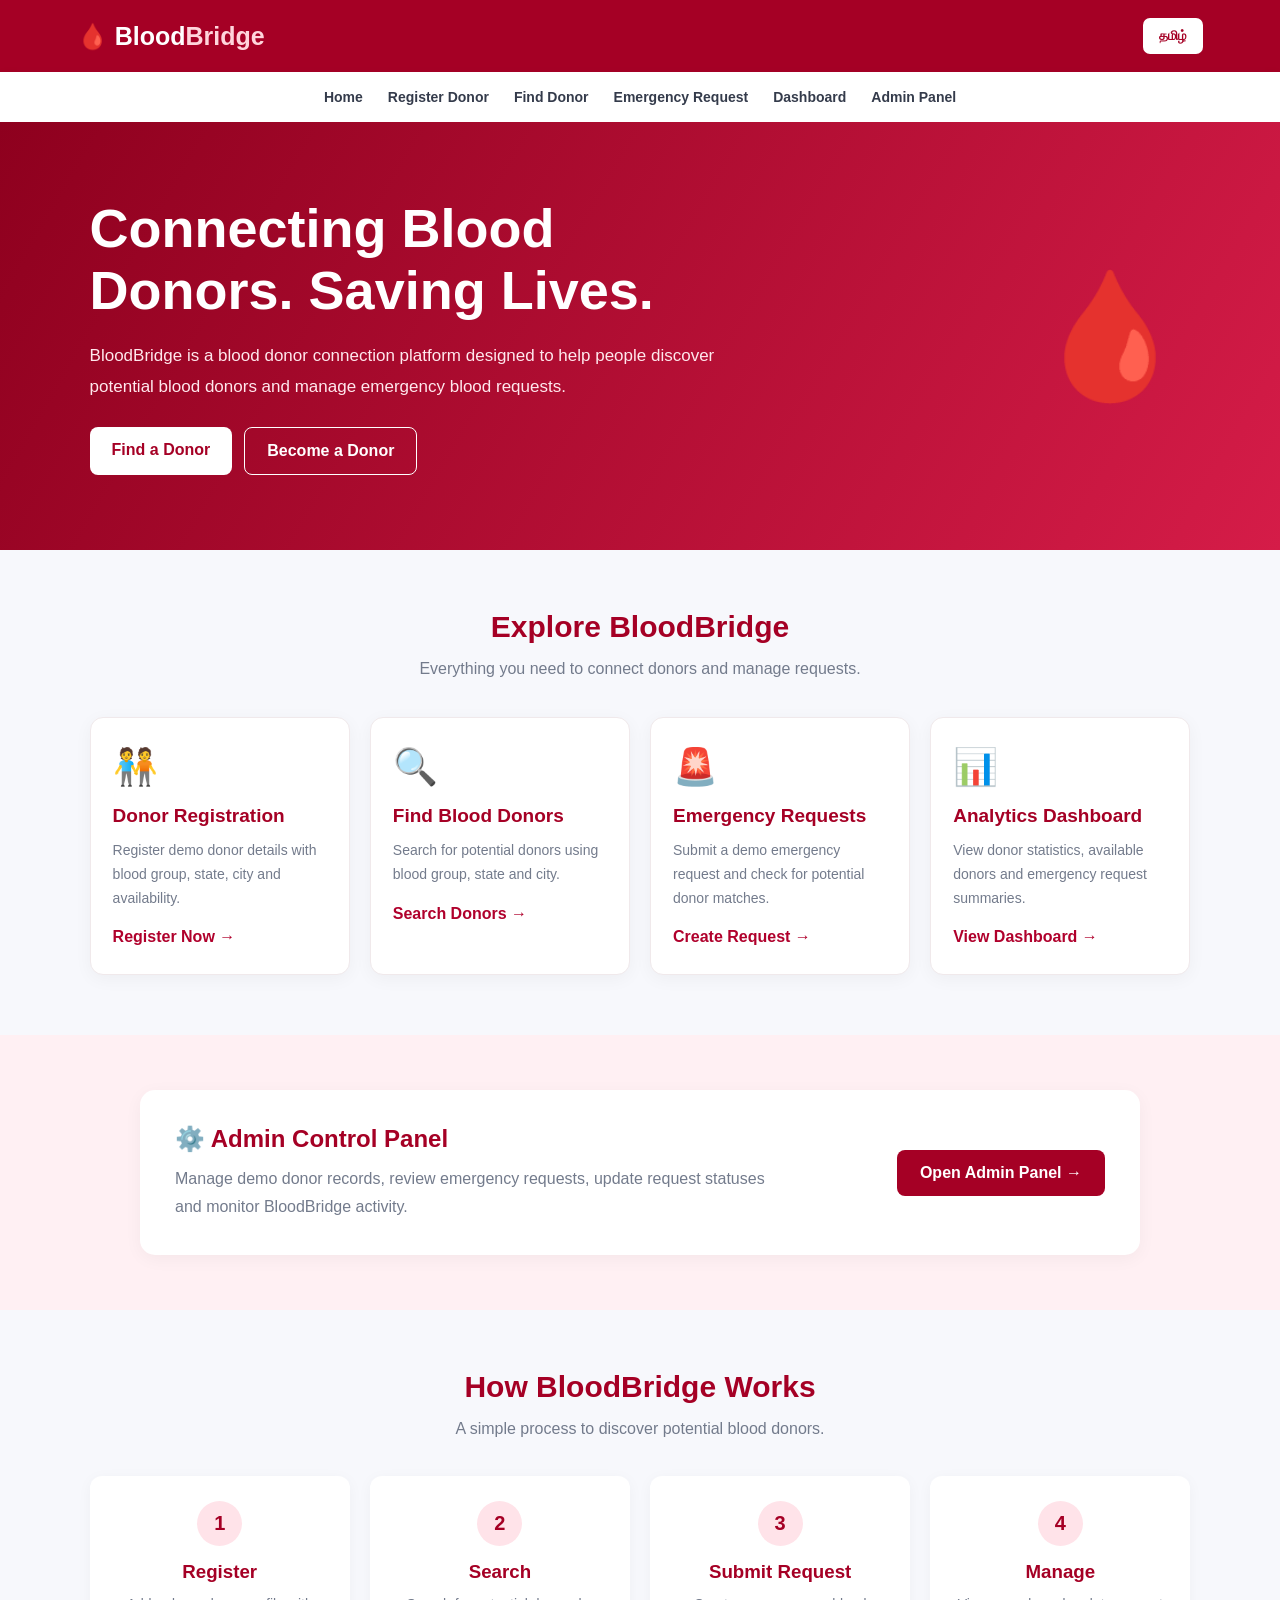
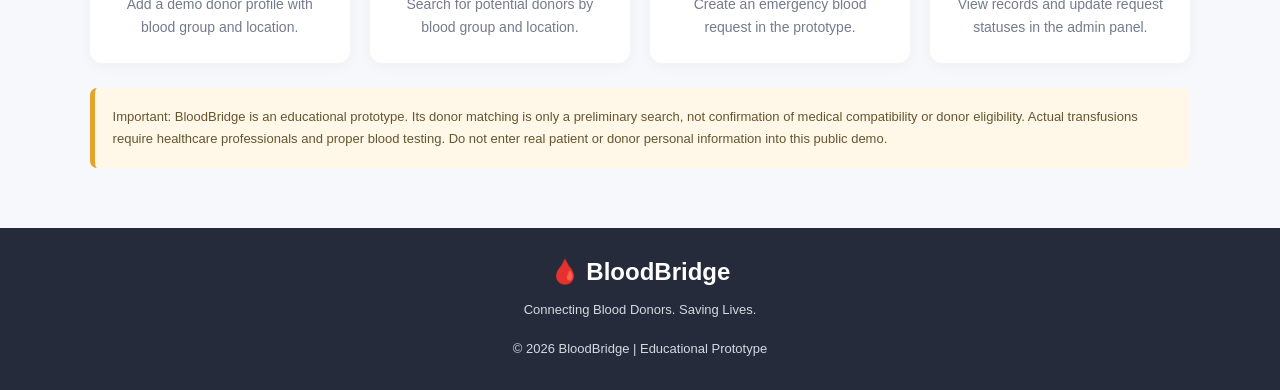
==== commit cb102018: "Refactor HTML structure and styles for clarity" ====
--- a/index.html
+++ b/index.html
@@ -4,164 +4,706 @@
 <head>
 <meta charset="UTF-8">
 <meta name="viewport" content="width=device-width, initial-scale=1.0">
+
 <title>BloodBridge | Connecting Lives</title>
 
 <style>
-*{box-sizing:border-box;margin:0;padding:0}
-body{font-family:Arial,sans-serif;background:#f7f8fc;color:#263247}
-header{background:#a90024;color:white;padding:18px 6%;display:flex;justify-content:space-between;align-items:center;flex-wrap:wrap;gap:12px}
-.logo{font-size:25px;font-weight:bold}
-button{cursor:pointer;border:0;border-radius:8px;padding:11px 16px;font-weight:bold}
-#language{background:white;color:#a90024}
-nav{background:white;padding:17px 6%;display:flex;gap:25px;flex-wrap:wrap;box-shadow:0 2px 10px #0000000a}
-nav a{text-decoration:none;color:#a90024;font-weight:bold}
-.hero{padding:75px 7%;background:linear-gradient(120deg,#fff0f2,#fff);display:grid;grid-template-columns:1.4fr 1fr;gap:35px;align-items:center}
-.hero h1{font-size:clamp(32px,5vw,52px);line-height:1.15;color:#a90024;margin-bottom:18px}
-.hero p{font-size:17px;line-height:1.7;color:#586477;margin-bottom:25px}
-.primary{background:#b20c32;color:white;padding:15px 23px}
-.secondary{background:white;color:#a90024;border:1px solid #a90024;padding:15px 23px}
-.hero-art{background:#a90024;color:white;border-radius:24px;padding:40px;text-align:center;min-height:230px;display:flex;flex-direction:column;justify-content:center}
-.hero-art .drop{font-size:65px}
-.hero-art h2{margin:15px 0}
-section.content{max-width:1150px;margin:55px auto;padding:0 20px}
-.heading{text-align:center;color:#a90024;font-size:29px;margin-bottom:28px}
-.features{display:grid;grid-template-columns:repeat(auto-fit,minmax(220px,1fr));gap:20px}
-.card{background:white;padding:26px;border-radius:15px;box-shadow:0 4px 18px #0000000b}
-.card .icon{font-size:35px}
-.card h3{margin:15px 0;color:#a90024}
-.card p{color:#687386;line-height:1.6}
-.cta{background:#a90024;color:white;text-align:center;padding:48px 20px;margin-top:55px}
-.cta h2{font-size:30px;margin-bottom:15px}
-.cta p{margin-bottom:22px}
-footer{text-align:center;padding:25px;color:#687386;background:white;line-height:1.7}
-@media(max-width:700px){
-.hero{grid-template-columns:1fr;padding:50px 7%}
-nav{gap:15px}
+*{
+    margin:0;
+    padding:0;
+    box-sizing:border-box;
+    font-family:Arial, sans-serif;
+}
+
+body{
+    background:#f7f8fc;
+    color:#252b3a;
+}
+
+header{
+    background:#a50025;
+    color:white;
+    padding:18px 6%;
+    display:flex;
+    align-items:center;
+    justify-content:space-between;
+    flex-wrap:wrap;
+    gap:15px;
+}
+
+.logo{
+    font-size:25px;
+    font-weight:bold;
+}
+
+.logo span{
+    color:#ffd5dc;
+}
+
+.header-right{
+    display:flex;
+    align-items:center;
+    gap:12px;
+}
+
+.language-btn{
+    background:white;
+    color:#a50025;
+    padding:10px 16px;
+    border:0;
+    border-radius:7px;
+    font-weight:bold;
+    cursor:pointer;
+}
+
+nav{
+    background:white;
+    display:flex;
+    justify-content:center;
+    flex-wrap:wrap;
+    gap:25px;
+    padding:17px 10px;
+    box-shadow:0 2px 10px #0000000c;
+}
+
+nav a{
+    color:#343b4b;
+    text-decoration:none;
+    font-weight:bold;
+    font-size:14px;
+}
+
+nav a:hover{
+    color:#c00030;
+}
+
+.hero{
+    background:linear-gradient(120deg,#8e001e,#d51c48);
+    color:white;
+    padding:75px 7%;
+    display:flex;
+    align-items:center;
+    justify-content:space-between;
+    gap:35px;
+    flex-wrap:wrap;
+}
+
+.hero-content{
+    max-width:650px;
+}
+
+.hero h1{
+    font-size:clamp(34px,5vw,54px);
+    line-height:1.15;
+    margin-bottom:20px;
+}
+
+.hero p{
+    font-size:17px;
+    line-height:1.8;
+    color:#ffe8ed;
+    margin-bottom:25px;
+}
+
+.hero-buttons{
+    display:flex;
+    gap:12px;
+    flex-wrap:wrap;
+}
+
+.primary-btn,.secondary-btn{
+    display:inline-block;
+    padding:14px 22px;
+    border-radius:8px;
+    text-decoration:none;
+    font-weight:bold;
+}
+
+.primary-btn{
+    background:white;
+    color:#a50025;
+}
+
+.secondary-btn{
+    border:1px solid white;
+    color:white;
+}
+
+.hero-symbol{
+    font-size:125px;
+    text-align:center;
+    min-width:160px;
+}
+
+.section{
+    padding:60px 7%;
+}
+
+.section-heading{
+    text-align:center;
+    margin-bottom:35px;
+}
+
+.section-heading h2{
+    color:#a50025;
+    font-size:30px;
+    margin-bottom:12px;
+}
+
+.section-heading p{
+    color:#737b8c;
+    line-height:1.6;
+}
+
+.features{
+    display:grid;
+    grid-template-columns:repeat(auto-fit,minmax(220px,1fr));
+    gap:20px;
+}
+
+.feature-card{
+    background:white;
+    padding:28px 22px;
+    border-radius:13px;
+    box-shadow:0 4px 18px #0000000b;
+    border:1px solid #f0e9eb;
+    transition:0.2s;
+}
+
+.feature-card:hover{
+    transform:translateY(-5px);
+}
+
+.feature-icon{
+    font-size:36px;
+    margin-bottom:17px;
+}
+
+.feature-card h3{
+    color:#a50025;
+    margin-bottom:12px;
+    font-size:19px;
+}
+
+.feature-card p{
+    color:#737b8c;
+    font-size:14px;
+    line-height:1.7;
+    margin-bottom:18px;
+}
+
+.feature-card a{
+    display:inline-block;
+    color:#b0002c;
+    text-decoration:none;
+    font-weight:bold;
+}
+
+.admin-section{
+    background:#fff0f3;
+    padding:55px 7%;
+}
+
+.admin-box{
+    max-width:1000px;
+    margin:auto;
+    background:white;
+    padding:35px;
+    border-radius:15px;
+    display:flex;
+    justify-content:space-between;
+    align-items:center;
+    gap:25px;
+    flex-wrap:wrap;
+    box-shadow:0 4px 18px #0000000b;
+}
+
+.admin-box h2{
+    color:#a50025;
+    margin-bottom:12px;
+}
+
+.admin-box p{
+    color:#737b8c;
+    line-height:1.7;
+    max-width:600px;
+}
+
+.admin-btn{
+    background:#a50025;
+    color:white;
+    text-decoration:none;
+    padding:14px 23px;
+    border-radius:8px;
+    font-weight:bold;
+    white-space:nowrap;
+}
+
+.steps{
+    display:grid;
+    grid-template-columns:repeat(auto-fit,minmax(190px,1fr));
+    gap:20px;
+}
+
+.step{
+    background:white;
+    padding:25px;
+    border-radius:12px;
+    text-align:center;
+    box-shadow:0 3px 15px #0000000a;
+}
+
+.step-number{
+    background:#ffe3e9;
+    color:#a50025;
+    width:45px;
+    height:45px;
+    border-radius:50%;
+    display:flex;
+    justify-content:center;
+    align-items:center;
+    font-size:20px;
+    font-weight:bold;
+    margin:0 auto 15px;
+}
+
+.step h3{
+    margin-bottom:10px;
+    color:#a50025;
+}
+
+.step p{
+    color:#737b8c;
+    font-size:14px;
+    line-height:1.6;
+}
+
+.notice{
+    background:#fff8e9;
+    border-left:5px solid #e3a52c;
+    padding:18px;
+    margin-top:25px;
+    color:#66552e;
+    line-height:1.7;
+    border-radius:7px;
+    font-size:13px;
+}
+
+footer{
+    background:#252b3a;
+    color:white;
+    text-align:center;
+    padding:30px 15px;
+}
+
+footer p{
+    color:#d5d9e2;
+    font-size:13px;
+    line-height:1.8;
+}
+
+@media(max-width:600px){
+    header{
+        padding:16px 5%;
+    }
+
+    nav{
+        gap:15px;
+    }
+
+    .hero{
+        padding:55px 7%;
+    }
+
+    .hero-symbol{
+        font-size:85px;
+        width:100%;
+    }
+
+    .admin-box{
+        padding:25px;
+    }
 }
 </style>
 </head>
 
 <body>
 
+<!-- HEADER -->
+
 <header>
-<div class="logo">🩸 BloodBridge</div>
-<button id="language" onclick="toggleLanguage()">தமிழ்</button>
+
+    <div class="logo">
+        🩸 Blood<span>Bridge</span>
+    </div>
+
+    <div class="header-right">
+        <button class="language-btn" onclick="toggleLanguage()" id="languageButton">
+            தமிழ்
+        </button>
+    </div>
+
 </header>
 
+<!-- NAVIGATION -->
+
 <nav>
-<a href="index.html" data-en="Home" data-ta="முகப்பு">Home</a>
-<a href="register.html" data-en="Register Donor" data-ta="நன்கொடையாளர் பதிவு">Register Donor</a>
-<a href="search.html" data-en="Find Donor" data-ta="நன்கொடையாளர் தேடல்">Find Donor</a>
-<a href="request.html" data-en="Emergency Request" data-ta="அவசர கோரிக்கை">Emergency Request</a>
-<a href="dashboard.html" data-en="Analytics" data-ta="புள்ளிவிவரங்கள்">Analytics</a>
+
+    <a href="index.html"
+       data-en="Home"
+       data-ta="முகப்பு">Home</a>
+
+    <a href="register.html"
+       data-en="Register Donor"
+       data-ta="நன்கொடையாளர் பதிவு">Register Donor</a>
+
+    <a href="search.html"
+       data-en="Find Donor"
+       data-ta="நன்கொடையாளர் தேடல்">Find Donor</a>
+
+    <a href="request.html"
+       data-en="Emergency Request"
+       data-ta="அவசர கோரிக்கை">Emergency Request</a>
+
+    <a href="dashboard.html"
+       data-en="Dashboard"
+       data-ta="புள்ளிவிவரப் பலகை">Dashboard</a>
+
+    <a href="admin.html"
+       data-en="Admin Panel"
+       data-ta="நிர்வாகப் பலகை">Admin Panel</a>
+
 </nav>
 
-<div class="hero">
-<div>
-<h1 data-en="Every Drop Can Make a Difference."
-data-ta="ஒவ்வொரு துளியும் ஒரு மாற்றத்தை உருவாக்கும்.">
-Every Drop Can Make a Difference.
-</h1>
-
-<p data-en="BloodBridge connects potential blood donors with people who need blood. Find donors, register your availability and submit emergency requests."
-data-ta="இரத்தம் தேவைப்படுபவர்களையும் சாத்தியமான இரத்த தானம் செய்பவர்களையும் BloodBridge இணைக்கிறது. நன்கொடையாளர்களைத் தேடுங்கள், பதிவு செய்யுங்கள் மற்றும் அவசர கோரிக்கைகளைச் சமர்ப்பியுங்கள்.">
-BloodBridge connects potential blood donors with people who need blood. Find donors, register your availability and submit emergency requests.
-</p>
-
-<a href="search.html"><button class="primary" data-en="Find a Donor →" data-ta="நன்கொடையாளரைத் தேடு →">Find a Donor →</button></a>
-<a href="register.html"><button class="secondary" data-en="Register Now" data-ta="இப்போது பதிவு செய்">Register Now</button></a>
-</div>
-
-<div class="hero-art">
-<div class="drop">🩸</div>
-<h2 data-en="Connect. Donate. Save Lives." data-ta="இணைவோம். இரத்தம் கொடுப்போம். உயிர்களைக் காப்போம்.">Connect. Donate. Save Lives.</h2>
-<p data-en="A digital bridge between donors and patients."
-data-ta="நன்கொடையாளர்களுக்கும் நோயாளிகளுக்கும் இடையிலான டிஜிட்டல் பாலம்.">
-A digital bridge between donors and patients.
-</p>
-</div>
-</div>
-
-<section class="content">
-<h2 class="heading" data-en="Our Platform" data-ta="எங்கள் தளம்">Our Platform</h2>
-
-<div class="features">
-<div class="card">
-<div class="icon">📝</div>
-<h3 data-en="Donor Registration" data-ta="நன்கொடையாளர் பதிவு">Donor Registration</h3>
-<p data-en="Register donor details and availability in the demo platform."
-data-ta="மாதிரி தளத்தில் நன்கொடையாளர் விவரங்களையும் கிடைக்கும் நிலையையும் பதிவு செய்யுங்கள்.">
-Register donor details and availability in the demo platform.
-</p>
-</div>
-
-<div class="card">
-<div class="icon">🔎</div>
-<h3 data-en="Smart Search" data-ta="சிறந்த தேடல்">Smart Search</h3>
-<p data-en="Search potential donors using blood group and location."
-data-ta="இரத்த வகை மற்றும் இருப்பிடத்தின் அடிப்படையில் சாத்தியமான நன்கொடையாளர்களைத் தேடுங்கள்.">
-Search potential donors using blood group and location.
-</p>
-</div>
-
-<div class="card">
-<div class="icon">🚨</div>
-<h3 data-en="Emergency Requests" data-ta="அவசர கோரிக்கைகள்">Emergency Requests</h3>
-<p data-en="Submit an emergency blood request through the platform."
-data-ta="இந்த தளத்தின் மூலம் அவசர இரத்த கோரிக்கையைச் சமர்ப்பியுங்கள்.">
-Submit an emergency blood request through the platform.
-</p>
-</div>
-
-<div class="card">
-<div class="icon">📊</div>
-<h3 data-en="Analytics Dashboard" data-ta="புள்ளிவிவர பலகை">Analytics Dashboard</h3>
-<p data-en="View donor statistics and emergency request information."
-data-ta="நன்கொடையாளர் புள்ளிவிவரங்களையும் அவசர கோரிக்கை விவரங்களையும் பாருங்கள்.">
-View donor statistics and emergency request information.
-</p>
-</div>
-</div>
+<!-- HERO SECTION -->
+
+<section class="hero">
+
+    <div class="hero-content">
+
+        <h1 data-en="Connecting Blood Donors. Saving Lives."
+            data-ta="இரத்த தானம் செய்பவர்களை இணைத்து உயிர்களைக் காப்போம்.">
+            Connecting Blood Donors. Saving Lives.
+        </h1>
+
+        <p data-en="BloodBridge is a blood donor connection platform designed to help people discover potential blood donors and manage emergency blood requests."
+           data-ta="BloodBridge என்பது இரத்த தானம் செய்பவர்களைக் கண்டறியவும் அவசர இரத்தக் கோரிக்கைகளை நிர்வகிக்கவும் உதவும் ஒரு தளமாகும்.">
+            BloodBridge is a blood donor connection platform designed to help people discover potential blood donors and manage emergency blood requests.
+        </p>
+
+        <div class="hero-buttons">
+
+            <a href="search.html" class="primary-btn"
+               data-en="Find a Donor"
+               data-ta="நன்கொடையாளரைத் தேடு">
+               Find a Donor
+            </a>
+
+            <a href="register.html" class="secondary-btn"
+               data-en="Become a Donor"
+               data-ta="நன்கொடையாளராகப் பதிவு செய்">
+               Become a Donor
+            </a>
+
+        </div>
+
+    </div>
+
+    <div class="hero-symbol">
+        🩸
+    </div>
+
 </section>
 
-<div class="cta">
-<h2 data-en="Be a Link in Someone's Lifeline"
-data-ta="ஒருவரின் உயிர்காக்கும் இணைப்பாக இருங்கள்">
-Be a Link in Someone's Lifeline
-</h2>
-<p data-en="Explore BloodBridge and discover how the platform works."
-data-ta="BloodBridge தளத்தைப் பயன்படுத்தி அது எவ்வாறு செயல்படுகிறது என்பதை அறியுங்கள்.">
-Explore BloodBridge and discover how the platform works.
-</p>
-<a href="register.html"><button class="secondary" data-en="Join BloodBridge" data-ta="BloodBridge-இல் இணையுங்கள்">Join BloodBridge</button></a>
-</div>
+<!-- FEATURES -->
+
+<section class="section">
+
+    <div class="section-heading">
+
+        <h2 data-en="Explore BloodBridge"
+            data-ta="BloodBridge வசதிகள்">
+            Explore BloodBridge
+        </h2>
+
+        <p data-en="Everything you need to connect donors and manage requests."
+           data-ta="நன்கொடையாளர்களை இணைக்கவும் கோரிக்கைகளை நிர்வகிக்கவும் தேவையான வசதிகள்.">
+            Everything you need to connect donors and manage requests.
+        </p>
+
+    </div>
+
+    <div class="features">
+
+        <div class="feature-card">
+
+            <div class="feature-icon">🧑‍🤝‍🧑</div>
+
+            <h3 data-en="Donor Registration"
+                data-ta="நன்கொடையாளர் பதிவு">
+                Donor Registration
+            </h3>
+
+            <p data-en="Register demo donor details with blood group, state, city and availability."
+               data-ta="இரத்த வகை, மாநிலம், நகரம் மற்றும் கிடைக்கும் நிலையைப் பதிவு செய்யுங்கள்.">
+                Register demo donor details with blood group, state, city and availability.
+            </p>
+
+            <a href="register.html"
+               data-en="Register Now →"
+               data-ta="இப்போது பதிவு செய் →">
+               Register Now →
+            </a>
+
+        </div>
+
+        <div class="feature-card">
+
+            <div class="feature-icon">🔍</div>
+
+            <h3 data-en="Find Blood Donors"
+                data-ta="இரத்த நன்கொடையாளர்களைக் கண்டறி">
+                Find Blood Donors
+            </h3>
+
+            <p data-en="Search for potential donors using blood group, state and city."
+               data-ta="இரத்த வகை, மாநிலம் மற்றும் நகரத்தின் அடிப்படையில் நன்கொடையாளர்களைத் தேடுங்கள்.">
+                Search for potential donors using blood group, state and city.
+            </p>
+
+            <a href="search.html"
+               data-en="Search Donors →"
+               data-ta="தேடுங்கள் →">
+               Search Donors →
+            </a>
+
+        </div>
+
+        <div class="feature-card">
+
+            <div class="feature-icon">🚨</div>
+
+            <h3 data-en="Emergency Requests"
+                data-ta="அவசர இரத்தக் கோரிக்கைகள்">
+                Emergency Requests
+            </h3>
+
+            <p data-en="Submit a demo emergency request and check for potential donor matches."
+               data-ta="மாதிரி அவசரக் கோரிக்கையைச் சமர்ப்பித்து பொருந்தக்கூடிய நன்கொடையாளர்களைச் சரிபார்க்கவும்.">
+                Submit a demo emergency request and check for potential donor matches.
+            </p>
+
+            <a href="request.html"
+               data-en="Create Request →"
+               data-ta="கோரிக்கையை உருவாக்கு →">
+               Create Request →
+            </a>
+
+        </div>
+
+        <div class="feature-card">
+
+            <div class="feature-icon">📊</div>
+
+            <h3 data-en="Analytics Dashboard"
+                data-ta="புள்ளிவிவரப் பலகை">
+                Analytics Dashboard
+            </h3>
+
+            <p data-en="View donor statistics, available donors and emergency request summaries."
+               data-ta="நன்கொடையாளர் எண்ணிக்கை, கிடைக்கும் நன்கொடையாளர்கள் மற்றும் அவசரக் கோரிக்கை விவரங்களைப் பார்க்கவும்.">
+                View donor statistics, available donors and emergency request summaries.
+            </p>
+
+            <a href="dashboard.html"
+               data-en="View Dashboard →"
+               data-ta="புள்ளிவிவரங்களைப் பார் →">
+               View Dashboard →
+            </a>
+
+        </div>
+
+    </div>
+
+</section>
+
+<!-- ADMIN PANEL -->
+
+<section class="admin-section">
+
+    <div class="admin-box">
+
+        <div>
+
+            <h2 data-en="⚙️ Admin Control Panel"
+                data-ta="⚙️ நிர்வாகக் கட்டுப்பாட்டுப் பலகை">
+                ⚙️ Admin Control Panel
+            </h2>
+
+            <p data-en="Manage demo donor records, review emergency requests, update request statuses and monitor BloodBridge activity."
+               data-ta="மாதிரி நன்கொடையாளர் பதிவுகளை நிர்வகிக்கவும், அவசரக் கோரிக்கைகளைப் பார்வையிடவும், கோரிக்கை நிலைகளைப் புதுப்பிக்கவும்.">
+                Manage demo donor records, review emergency requests, update request statuses and monitor BloodBridge activity.
+            </p>
+
+        </div>
+
+        <a href="admin.html" class="admin-btn"
+           data-en="Open Admin Panel →"
+           data-ta="நிர்வாகப் பலகையைத் திற →">
+            Open Admin Panel →
+        </a>
+
+    </div>
+
+</section>
+
+<!-- HOW IT WORKS -->
+
+<section class="section">
+
+    <div class="section-heading">
+
+        <h2 data-en="How BloodBridge Works"
+            data-ta="BloodBridge எவ்வாறு செயல்படுகிறது">
+            How BloodBridge Works
+        </h2>
+
+        <p data-en="A simple process to discover potential blood donors."
+           data-ta="இரத்த நன்கொடையாளர்களைக் கண்டறியும் எளிய செயல்முறை.">
+            A simple process to discover potential blood donors.
+        </p>
+
+    </div>
+
+    <div class="steps">
+
+        <div class="step">
+
+            <div class="step-number">1</div>
+
+            <h3 data-en="Register"
+                data-ta="பதிவு செய்">Register</h3>
+
+            <p data-en="Add a demo donor profile with blood group and location."
+               data-ta="இரத்த வகை மற்றும் இருப்பிடத்துடன் மாதிரி நன்கொடையாளர் விவரங்களைச் சேர்க்கவும்.">
+                Add a demo donor profile with blood group and location.
+            </p>
+
+        </div>
+
+        <div class="step">
+
+            <div class="step-number">2</div>
+
+            <h3 data-en="Search"
+                data-ta="தேடு">Search</h3>
+
+            <p data-en="Search for potential donors by blood group and location."
+               data-ta="இரத்த வகை மற்றும் இருப்பிடத்தின் அடிப்படையில் நன்கொடையாளர்களைத் தேடவும்.">
+                Search for potential donors by blood group and location.
+            </p>
+
+        </div>
+
+        <div class="step">
+
+            <div class="step-number">3</div>
+
+            <h3 data-en="Submit Request"
+                data-ta="கோரிக்கையைச் சமர்ப்பி">
+                Submit Request
+            </h3>
+
+            <p data-en="Create an emergency blood request in the prototype."
+               data-ta="இந்த மாதிரி தளத்தில் அவசர இரத்தக் கோரிக்கையை உருவாக்கவும்.">
+                Create an emergency blood request in the prototype.
+            </p>
+
+        </div>
+
+        <div class="step">
+
+            <div class="step-number">4</div>
+
+            <h3 data-en="Manage"
+                data-ta="நிர்வகி">Manage</h3>
+
+            <p data-en="View records and update request statuses in the admin panel."
+               data-ta="பதிவுகளைப் பார்த்து நிர்வாகப் பலகையில் கோரிக்கை நிலைகளைப் புதுப்பிக்கவும்.">
+                View records and update request statuses in the admin panel.
+            </p>
+
+        </div>
+
+    </div>
+
+    <div class="notice"
+         data-en="Important: BloodBridge is an educational prototype. Its donor matching is only a preliminary search, not confirmation of medical compatibility or donor eligibility. Actual transfusions require healthcare professionals and proper blood testing. Do not enter real patient or donor personal information into this public demo."
+         data-ta="முக்கியம்: BloodBridge ஒரு கல்வி நோக்கத்திற்கான மாதிரி தளம். இது ஆரம்பநிலை நன்கொடையாளர் தேடலுக்கு மட்டுமே உதவும்; மருத்துவ ரீதியான இரத்தப் பொருத்தம் அல்லது நன்கொடையாளர் தகுதியை உறுதிப்படுத்தாது. உண்மையான இரத்தமாற்றத்திற்கு மருத்துவ நிபுணர்களின் பரிசோதனை அவசியம். இந்த பொது மாதிரி தளத்தில் உண்மையான நோயாளி அல்லது நன்கொடையாளர் தனிப்பட்ட தகவல்களைப் பதிவு செய்ய வேண்டாம்.">
+        Important: BloodBridge is an educational prototype. Its donor matching is only a preliminary search, not confirmation of medical compatibility or donor eligibility. Actual transfusions require healthcare professionals and proper blood testing. Do not enter real patient or donor personal information into this public demo.
+    </div>
+
+</section>
+
+<!-- FOOTER -->
 
 <footer>
-<strong>BloodBridge © 2026</strong><br>
-<span data-en="A student-developed blood donor connection prototype."
-data-ta="மாணவர்களால் உருவாக்கப்பட்ட இரத்த தான இணைப்பு மாதிரி தளம்.">
-A student-developed blood donor connection prototype.
-</span>
+
+    <h2>🩸 BloodBridge</h2>
+
+    <p style="margin-top:12px"
+       data-en="Connecting Blood Donors. Saving Lives."
+       data-ta="இரத்த தானம் செய்பவர்களை இணைத்து உயிர்களைக் காப்போம்.">
+       Connecting Blood Donors. Saving Lives.
+    </p>
+
+    <p style="margin-top:15px">
+        © 2026 BloodBridge | Educational Prototype
+    </p>
+
 </footer>
 
+<!-- LANGUAGE SCRIPT -->
+
 <script>
-function applyLanguage(lang){
- document.documentElement.lang = lang;
- document.querySelectorAll("[data-en]").forEach(element=>{
-  element.textContent = element.getAttribute("data-" + lang);
- });
- document.getElementById("language").textContent =
-  lang === "en" ? "தமிழ்" : "English";
- localStorage.setItem("bloodbridgeLanguage",lang);
+
+let currentLanguage =
+    localStorage.getItem("bloodbridgeLanguage") || "en";
+
+function setLanguage(language){
+
+    currentLanguage = language;
+
+    document.documentElement.lang = language;
+
+    document.querySelectorAll("[data-en]").forEach(element => {
+
+        element.textContent =
+            element.getAttribute("data-" + language);
+
+    });
+
+    document.getElementById("languageButton").textContent =
+        language === "en" ? "தமிழ்" : "English";
+
+    localStorage.setItem("bloodbridgeLanguage", language);
+
 }
 
 function toggleLanguage(){
- const current = localStorage.getItem("bloodbridgeLanguage") || "en";
- applyLanguage(current === "en" ? "ta" : "en");
-}
-
-applyLanguage(localStorage.getItem("bloodbridgeLanguage") || "en");
+
+    const newLanguage =
+        currentLanguage === "en" ? "ta" : "en";
+
+    setLanguage(newLanguage);
+
+}
+
+// Load saved language when homepage opens
+setLanguage(currentLanguage);
+
 </script>
 
 </body>
-</html>
+ </html>
+ 
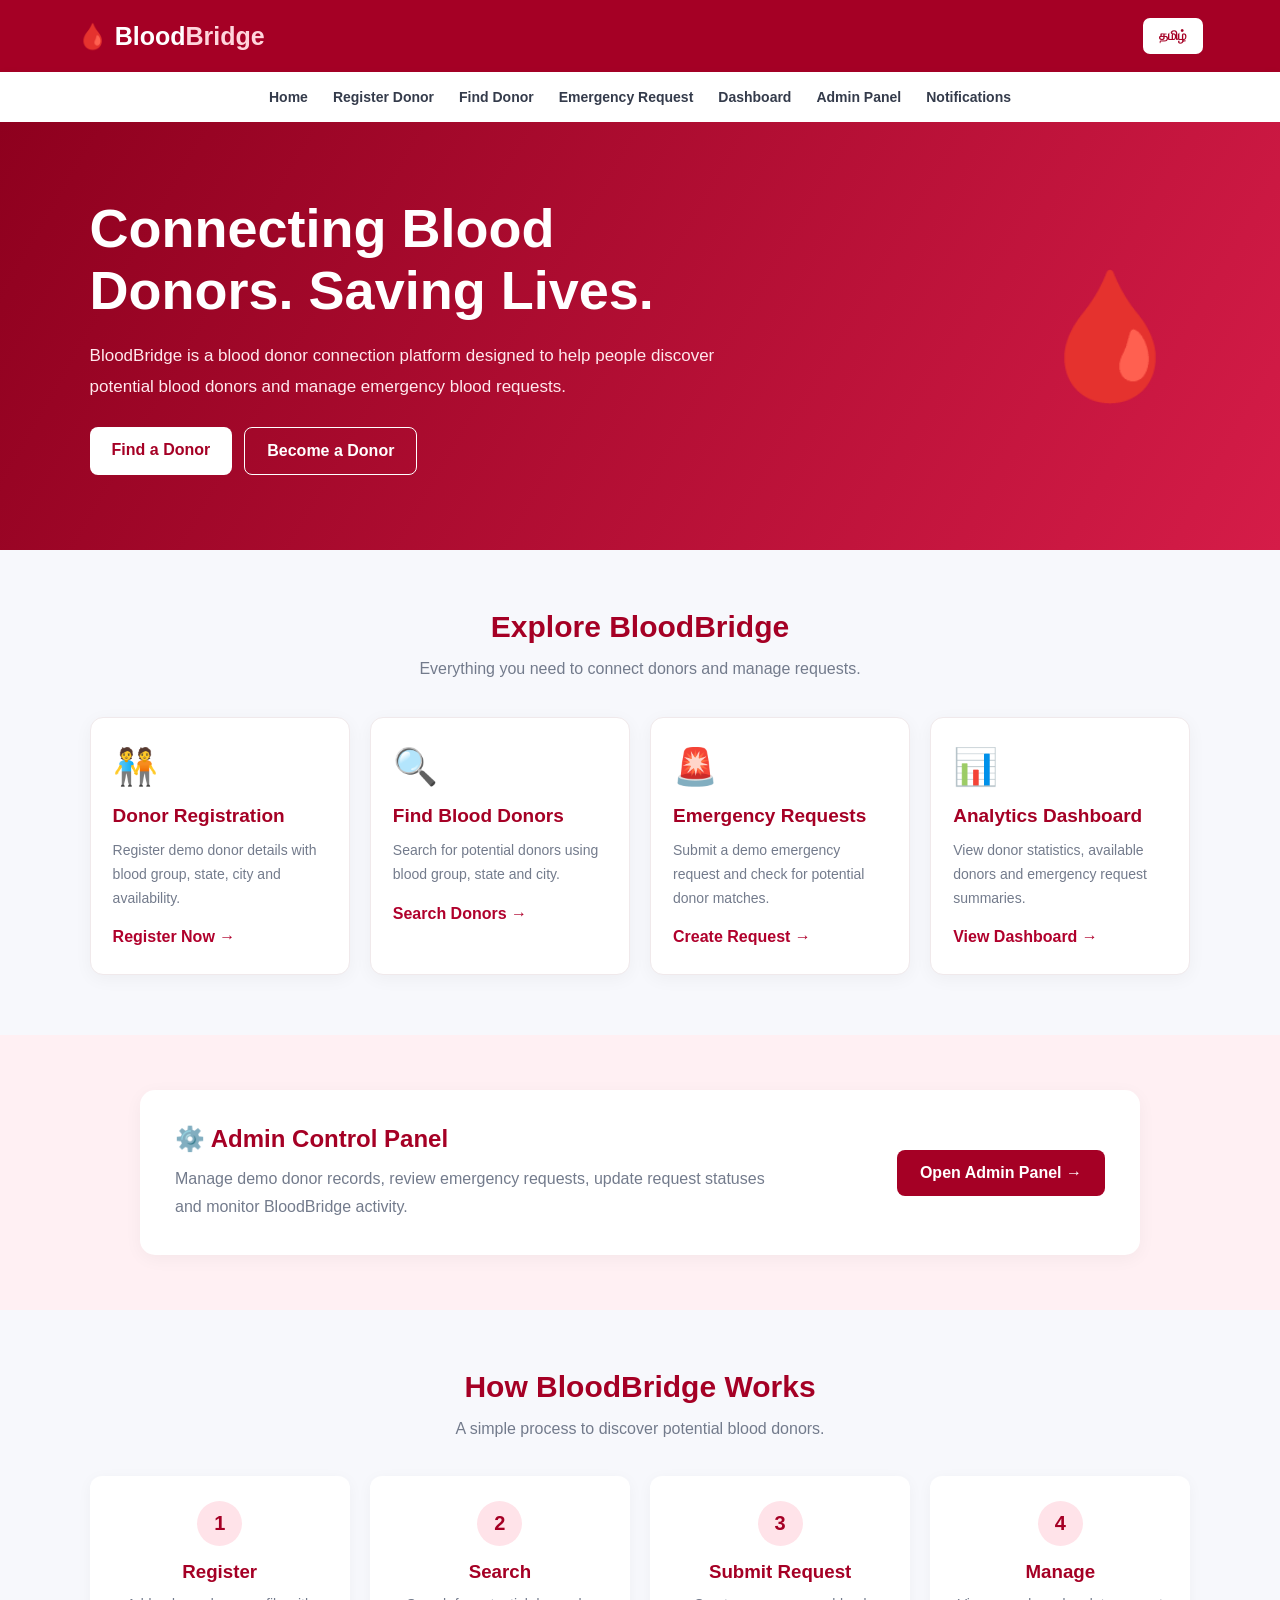
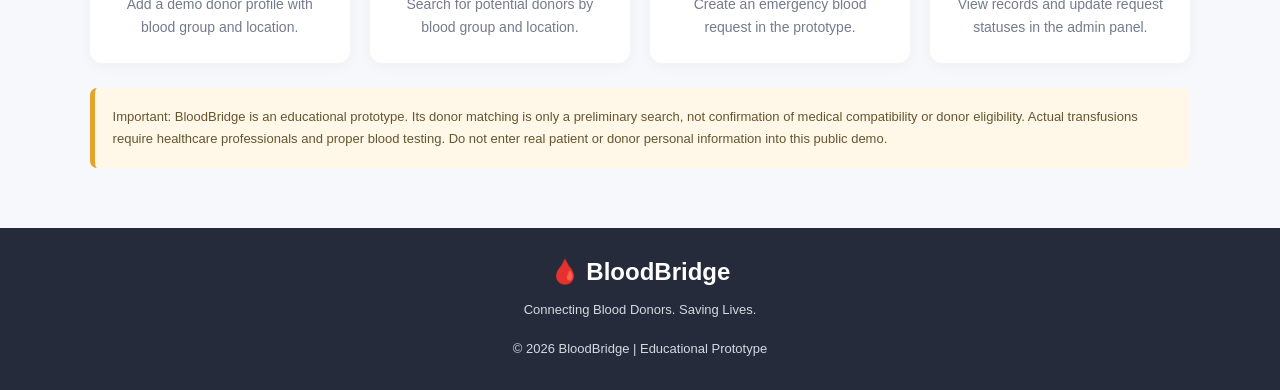
==== commit 95ef7e7f: "Update index.html" ====
--- a/index.html
+++ b/index.html
@@ -372,6 +372,7 @@
     <a href="admin.html"
        data-en="Admin Panel"
        data-ta="நிர்வாகப் பலகை">Admin Panel</a>
+    <a href="notifications.html">Notifications</a>
 
 </nav>
 
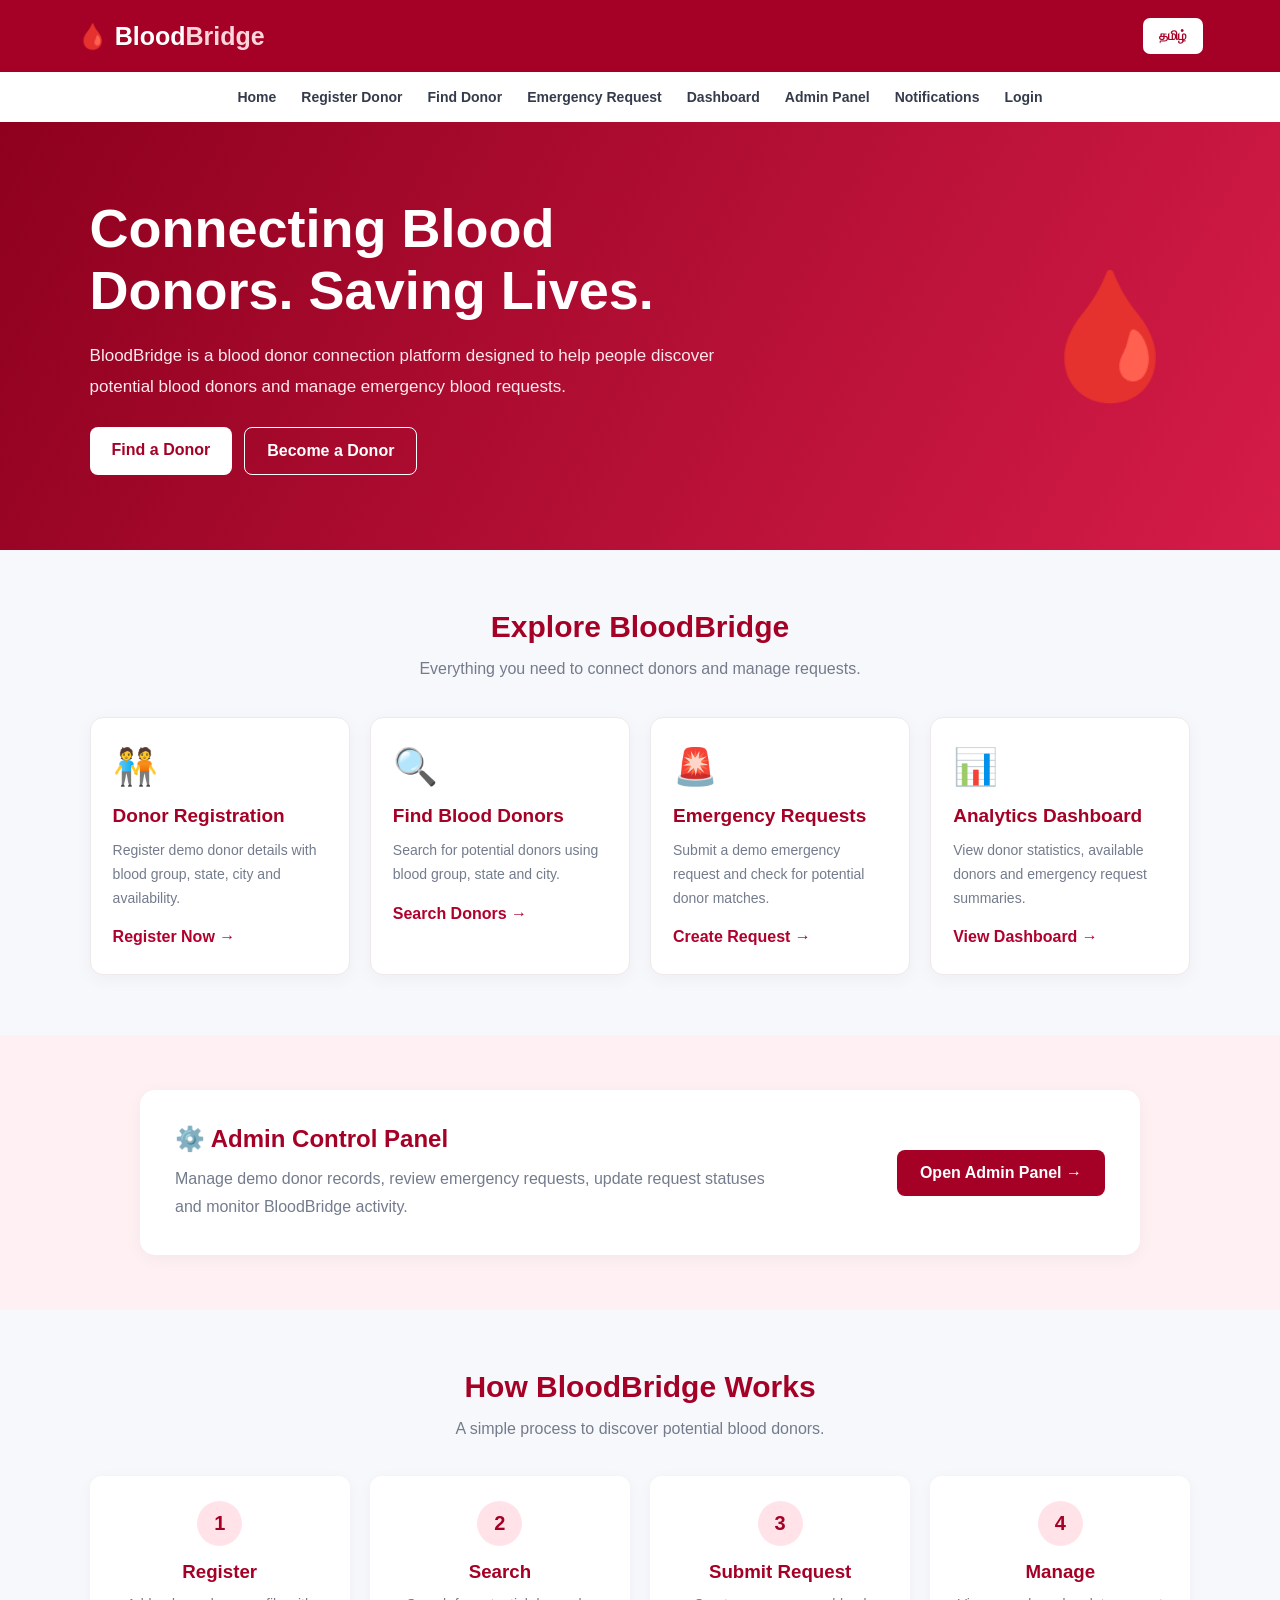
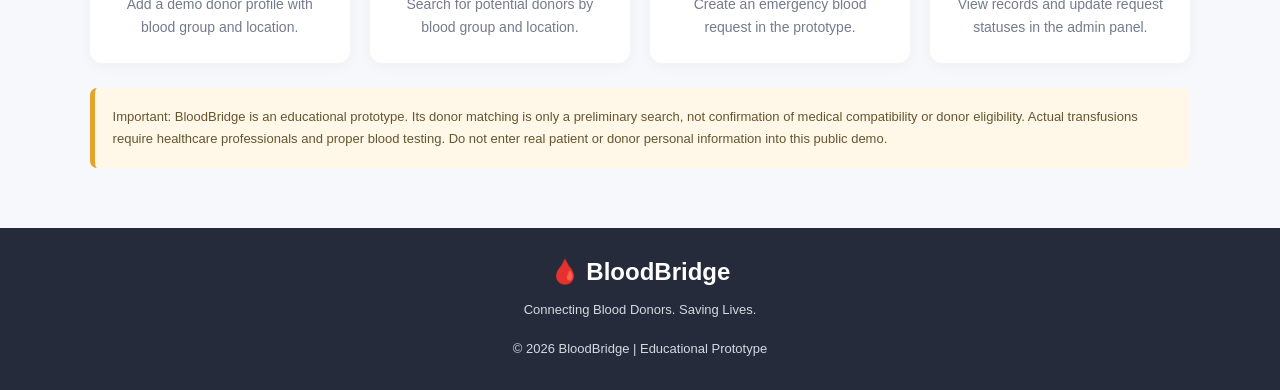
==== commit a79091b3: "Add login link to navigation menu" ====
--- a/index.html
+++ b/index.html
@@ -373,6 +373,7 @@
        data-en="Admin Panel"
        data-ta="நிர்வாகப் பலகை">Admin Panel</a>
     <a href="notifications.html">Notifications</a>
+    <a href="login.html">Login</a>
 
 </nav>
 
